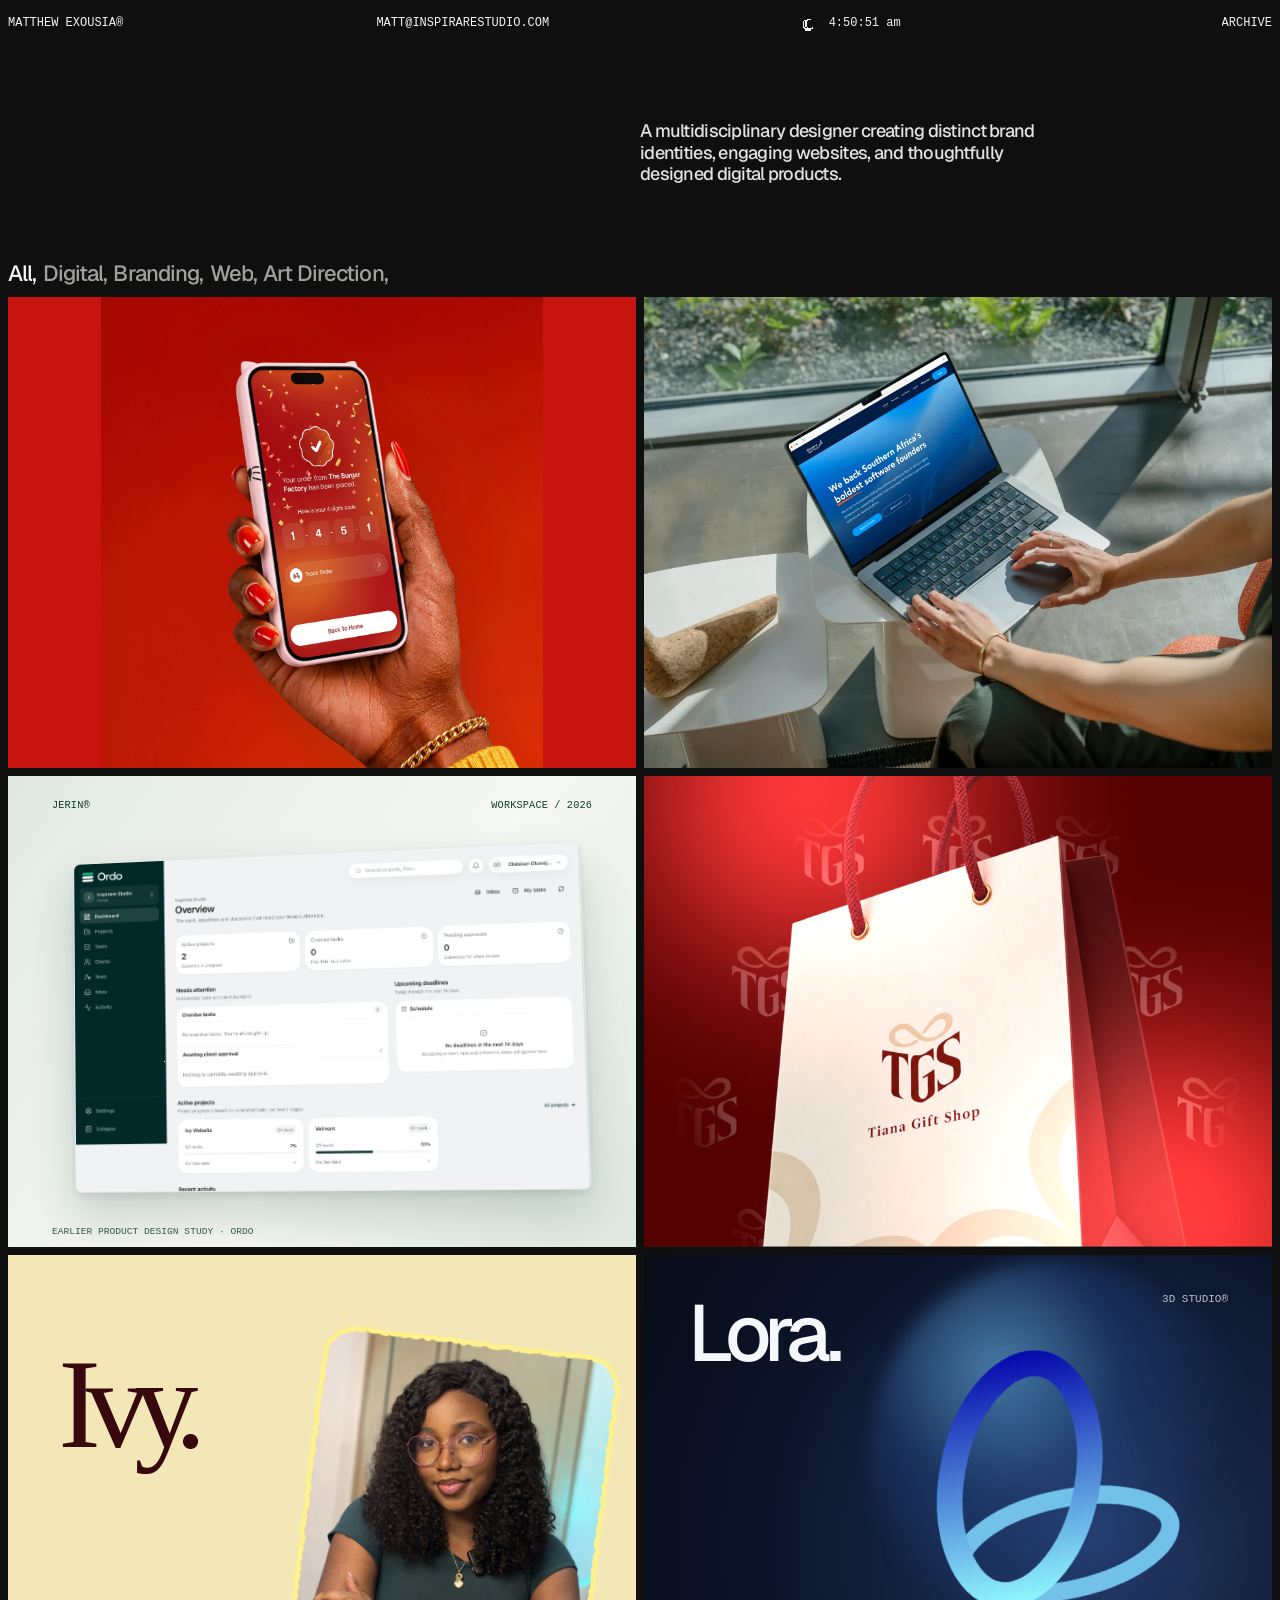
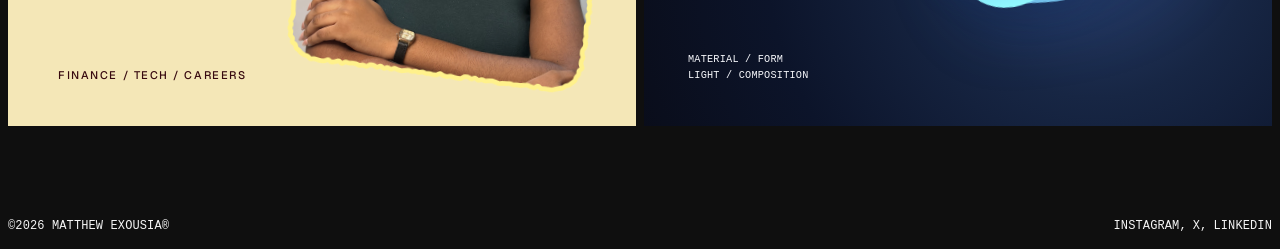
==== index.html @ 371f4410 "Use a single column for the mobile archive" ====
<!doctype html>
<html lang="en"><head><meta charset="utf-8">
<meta name="viewport" content="width=device-width,initial-scale=1">
<meta name="theme-color" content="#0f0f0f">
<meta name="description" content="A multidisciplinary designer creating distinct brand identities, engaging websites, and thoughtfully designed digital products.">
<meta property="og:image" content="https://theexousiamatt.com/media/botswana.webp">
<meta name="twitter:card" content="summary_large_image">
<meta property="og:type" content="website">
<meta property="og:title" content="Matthew Exousia® — Selected Work">
<meta property="og:description" content="A multidisciplinary designer creating distinct brand identities, engaging websites, and thoughtfully designed digital products.">

<link rel="canonical" href="https://theexousiamatt.com/">
<link rel="icon" type="image/svg+xml" href="/assets/favicon.svg">
<link rel="stylesheet" href="/assets/site.css?v=20261120i">
<title>Matthew Exousia® — Selected Work</title></head>
<body>
<a class="skip-link" href="#main-content">Skip to content</a>
<div class="shell" id="shell"><header class="site-header" aria-label="Site header">
<a class="wordmark underline-link" href="/" aria-label="Matthew Exousia, homepage">MATTHEW EXOUSIA®</a>
<a href="mailto:matt@inspirarestudio.com" class="header-mail underline-link">MATT@INSPIRARESTUDIO.COM</a>
<time id="clock" class="clock" aria-label="Current local time"></time>
<div class="top-right"><a href="/archive/" class="small-action nav-archive underline-link">ARCHIVE</a><button type="button" class="small-action" id="menu-trigger" hidden aria-controls="navigation" aria-expanded="false">MENU <span data-icon="menu" aria-hidden="true"></span></button></div>
</header>
<div id="app"><main class="fallback-content" id="main-content" tabindex="-1"><h1>A multidisciplinary designer creating distinct brand identities, engaging websites, and thoughtfully designed digital products.</h1><ul><li><a href="/projects/eatly/">Eatly</a></li><li><a href="/projects/botswana-tech-fund/">Botswana Tech Fund</a></li><li><a href="/projects/jerin/">Jerin</a></li><li><a href="/projects/tiana-gift-shop/">Tiana Gift Shop</a></li><li><a href="/projects/ivy/">Ivy</a></li><li><a href="/projects/lora/">Lora</a></li></ul></main></div>
<footer class="site-footer"><p>©2026 MATTHEW EXOUSIA®</p><div class="footer-right"><div class="socials"><a class="underline-link" href="https://www.instagram.com/theexousiamatt/" target="_blank" rel="noopener noreferrer">INSTAGRAM,</a><a class="underline-link" href="https://x.com/theexousiamatt" target="_blank" rel="noopener noreferrer">X,</a><a class="underline-link" href="https://www.linkedin.com/in/theexousiamatt/" target="_blank" rel="noopener noreferrer">LINKEDIN</a></div></div></footer>
</div>
<nav class="nav-overlay" id="navigation" inert aria-label="Site menu" aria-hidden="true">
<div class="overlay-main"><a href="/">WORK</a><a href="/archive/">ARCHIVE</a><a href="https://inspirarestudio.com/" target="_blank" rel="noopener noreferrer">STUDIO <span data-icon="external" aria-hidden="true"></span></a><a href="mailto:matt@inspirarestudio.com">CONTACT <span data-icon="external" aria-hidden="true"></span></a></div>
<div class="overlay-bottom"><button class="theme-switch" id="theme-toggle" type="button">APPEARANCE: <span id="theme-value">DARK</span></button><span>© 2026</span></div></nav>
<script src="/content/projects.js?v=20261120c" defer></script>
<script src="/assets/site.js?v=20261120i" defer></script>
</body></html>
---- assets/site.css ----
@import url('https://fonts.googleapis.com/css2?family=Geist:wght@400..650&family=PT+Mono&display=swap');
:root{--bg:#0f0f0f;--fg:#f5f5f5;--intro-ink:#e1e1e1;--muted:#a0a09c;--line:#373737;--card:#242424;--inset:clamp(16px,2.22vw,40px);--font:'Geist',Arial,sans-serif;--mono:'PT Mono',monospace;color-scheme:dark}

*{box-sizing:border-box}
html{scroll-behavior:smooth;scroll-padding-top:56px}
body{margin:0;background:var(--bg);color:var(--fg);font-family:var(--font);font-size:13px;font-weight:500;-webkit-font-smoothing:antialiased;transition:background .35s,color .35s}
html:has(body.locked){overflow:hidden;overscroll-behavior:none}
button,a{font:inherit;color:inherit}
button{border:0;cursor:pointer}
a{text-decoration:none}
button:focus-visible,a:focus-visible{outline:1px solid currentColor;outline-offset:3px}
img{display:block;max-width:100%}
::selection{background:#f0ae62;color:#151515}
.shell{padding-inline:var(--inset)}
.skip-link{position:absolute;left:12px;top:-70px;z-index:300;padding:12px 16px;background:var(--fg);color:var(--bg)}
.skip-link:focus{top:8px}
header.site-header{display:grid;grid-template-columns:1.25fr 1fr .7fr 1fr;gap:22px;align-items:start;position:sticky;top:0;z-index:10;padding:24px 0 0;min-height:79px;font-size:11px;font-weight:650;line-height:1.2;text-transform:uppercase}
.clock{text-transform:none}
.site-header::before{content:"";position:absolute;inset:0 -8px;z-index:-1;background:var(--bg);pointer-events:none}
@media(max-width:620px){.site-header::before{inset-inline:-16px}}
.wordmark{display:inline-block;white-space:nowrap;width:max-content;letter-spacing:-.025em}
.header-mail{white-space:nowrap}
.clock{color:var(--muted)}
.top-right{display:flex;justify-content:space-between;gap:20px}
.small-action{padding:0;background:none;font-size:11px;font-weight:650;line-height:1.2;text-transform:uppercase}
.underline-link{background-image:linear-gradient(currentColor,currentColor);background-repeat:no-repeat;background-position:0 100%;background-size:0 1px;transition:background-size .22s}
.underline-link:hover{background-size:100% 1px}

.cover{position:absolute;inset:0;background:#272823;color:#fff;overflow:hidden;display:flex;align-items:center;justify-content:center;transition:transform .7s cubic-bezier(.22,1,.36,1)}

.cover img{height:100%;width:100%;object-fit:cover}
.cover[data-cover=website] img{object-fit:contain;background:#e0ece2}
.cover .cover-title{font-size:clamp(50px,9vw,150px);font-weight:500;letter-spacing:-.08em;line-height:.9;max-width:90%;text-align:center;overflow-wrap:anywhere}
.cover-kicker{position:absolute;left:6%;top:7%;right:6%;text-transform:uppercase;font-size:11px;font-weight:600;letter-spacing:.05em;display:flex;justify-content:space-between;gap:10px}
.cover-statement{position:absolute;right:6%;bottom:7%;text-transform:uppercase;font-size:10px;letter-spacing:.025em;max-width:48%;text-align:right;line-height:1.35}
.cover-jerin{background:#e9e6dd;color:#242520}
.cover-tiana{background:#561b23;color:#e9d9c4}
.cover-ivy{background:#d7b1b9;color:#4b1c2e}
.cover-lora{background:radial-gradient(circle at 70% 80%,#2b477f,#0a101a 65%);color:#e7eafa}
.cover-ogastv{background:#dadcd4;color:#232823}
.cover-inspirare{background:#dddcd4;color:#1e231d}
.cover-marcel{background:#27272a;color:#ddd8d0}
.cover-botswana-tech-fund{background:#c1d8bd;color:#223929}
.cover-eatly{background:#f1e1c9;color:#55230f}

.no-results{padding:70px 0;color:var(--muted);text-align:center}

.site-footer{display:grid;grid-template-columns:1fr 1fr;gap:20px;padding:20px 0 32px;font-size:11px;font-weight:600;letter-spacing:.01em;text-transform:uppercase}
.site-footer p{margin:0}
.footer-right{display:flex;justify-content:space-between;align-items:start;gap:20px}
.socials{display:flex;flex-wrap:wrap;gap:9px}
.location{white-space:nowrap;color:var(--muted)}

.archive-tile{position:relative;aspect-ratio:4/3;break-inside:avoid;margin-bottom:8px;overflow:hidden;background:var(--card);min-width:0;display:block}
.archive-tile:nth-child(4n+2){aspect-ratio:5/4}
.archive-tile:nth-child(4n+3){aspect-ratio:4/5}
.archive-tile .cover-title{font-size:clamp(36px,5.9vw,100px)}
.archive-tile:after{content:"";position:absolute;inset:0;background:linear-gradient(180deg,transparent 50%,rgba(0,0,0,.62));opacity:0;transition:opacity .25s}
.archive-tile:hover:after,.archive-tile:focus-visible:after{opacity:1}
.archive-info{position:absolute;z-index:2;bottom:15px;left:18px;right:18px;display:flex;align-items:end;justify-content:space-between;color:#fff;opacity:0;transition:opacity .25s}
.archive-tile:hover .archive-info,.archive-tile:focus-visible .archive-info{opacity:1}
.archive-info strong{font-size:16px;font-weight:600}
.archive-info span{font-size:10px;text-transform:uppercase}

.theme-switch{background:none;padding:0;text-transform:uppercase}

@keyframes enter{from{transform:translateY(9px)}to{transform:translateY(0)}}
.reveal{animation:enter .45s cubic-bezier(.22,1,.36,1) both}
@media(max-width:1000px){header.site-header{grid-template-columns:1fr 1fr 1fr}.clock{display:none}}
@media(max-width:760px){.archive-tile .cover-title{font-size:8vw}}
@media(max-width:620px){.shell{padding-inline:16px}header.site-header{grid-template-columns:1fr auto;min-height:64px;padding-top:20px}.header-mail,.clock,.nav-archive{display:none}.top-right{justify-content:end}.cover-title{font-size:clamp(70px,16vw,140px)!important}.archive-tile .cover-title{font-size:clamp(32px,7vw,70px)!important}.archive-info{opacity:1;left:10px;right:10px;bottom:10px}.archive-tile:after{opacity:.64}.archive-info strong{font-size:12px}.archive-info span{font-size:9px}.site-footer{grid-template-columns:1fr;gap:27px;padding-bottom:30px}.footer-right{flex-wrap:wrap}}
@media(prefers-reduced-motion:reduce){html{scroll-behavior:auto}*,*:before,*:after{animation-duration:0s!important;transition-duration:0s!important}.reveal{opacity:1;transform:none}}

/* Reference-led continuation: scale the next project cover into place as it enters. */
.next-project .cover{transform:scale(calc(1.1 - var(--reveal, 1) * .1));transition:transform .18s linear}
.next-project .next-title{transform:translateY(calc((1 - var(--reveal, 1)) * 12px));transition:opacity .12s linear,transform .12s linear}
@media(prefers-reduced-motion:reduce){
.next-project .cover,.next-project .next-title{transform:none;opacity:1}
}

/* Shared desktop navigation and route spacing. */

@media (min-width:621px){
  .shell{padding-inline:8px}
  header.site-header{
    padding:8px 8px 0;
    min-height:32px;
    grid-template-columns:30% 34% minmax(0,1fr) auto;
    gap:0;
    align-items:start
  }
  header.site-header .wordmark,header.site-header .header-mail,
  header.site-header .clock,header.site-header .small-action{
    font-size:10px;line-height:14px;letter-spacing:-.015em
  }
  header.site-header .clock{display:inline;font-weight:500;color:var(--fg)}
  header.site-header .top-right{justify-content:flex-end;gap:16px}

  .site-footer{grid-template-columns:41.5% 1fr;padding:16px 8px 24px}
  .footer-right{justify-content:space-between}
}

@media (max-width:620px){
  header.site-header .top-right{justify-content:flex-end;gap:16px}
  .site-footer{margin-top:0}
  
}

/* Shared typography, motion and project artwork. */
:root[data-theme=light]{--bg:#fff;--fg:#111;--muted:#666662;--filter-muted:#a0a09c;--intro-ink:#212121;--line:#dedede;--card:#f3f3f3;color-scheme:light}
header.site-header,.site-footer,.header-theme-toggle{font-family:var(--mono);font-weight:400}
header.site-header a,header.site-header button,.site-footer a{font-weight:400}

.roll-link{background-image:none!important;text-decoration:none}
.roll-window{display:inline-block;height:1.22em;line-height:1.22em;overflow:hidden;vertical-align:top}
.roll-track{display:flex;flex-direction:column;transition:transform .42s cubic-bezier(.22,1,.36,1);}
.roll-copy{display:block;white-space:nowrap;height:1.22em;line-height:1.22em}
.roll-link:hover .roll-track,.roll-link:focus-visible .roll-track{transform:translateY(-50%)}
.header-theme-toggle svg{width:16px;height:16px;display:block}
.cover[data-cover="portrait"]{background:#f4e7b7;color:#37090f}
.cover-ivy .ivy-portrait{position:absolute;right:3.5%;bottom:-5%;height:102%;width:51%;display:flex;align-items:end;justify-content:center;transform:rotate(3deg)}
.cover-ivy .ivy-portrait img{height:100%;width:100%;object-fit:contain}
.cover-ivy .ivy-type{position:absolute;left:8%;top:18%;font-family:Georgia,serif;font-size:clamp(70px,10vw,170px);font-weight:400;letter-spacing:-.12em;line-height:1}
.cover-ivy .ivy-caption{position:absolute;left:8%;bottom:9%;font-size:clamp(10px,.86vw,13px);letter-spacing:.14em;text-transform:uppercase;max-width:38%;line-height:1.5}
.cover-jerin[data-cover="product"]{background:#eff0ed;color:#073a2f}
.jerin-interface{position:absolute;inset:14% 7% 10%;box-shadow:0 20px 60px rgba(13,50,32,.19);border:1px solid rgba(13,45,37,.1);overflow:hidden;background:#fff;border-radius:5px}
.jerin-interface img{width:100%;height:100%;object-fit:contain;background:#eff0ed}
.jerin-overline{position:absolute;top:5%;left:7%;right:7%;font-family:var(--mono);font-size:clamp(9px,.8vw,12px);color:#143d31;letter-spacing:.015em;display:flex;justify-content:space-between}
.jerin-footnote{position:absolute;bottom:2%;left:7%;font-family:var(--mono);font-size:clamp(9px,.75vw,11px);color:#31594e}
.cover-lora[data-cover="studio"]{background:radial-gradient(circle at 61% 58%,#27365a 0%,#131b2f 34%,#090b16 77%);color:#f6f7fb;isolation:isolate}
.lora-ambient{position:absolute;width:60%;aspect-ratio:1;right:4%;top:1%;border-radius:50%;background:radial-gradient(circle at 34% 29%,rgba(116,202,255,.54),rgba(37,79,150,.32) 34%,rgba(7,18,46,.1) 67%,transparent 74%);filter:blur(9px)}
.lora-mark{position:absolute;z-index:1;right:15%;top:15%;height:68%;width:39%;display:flex;align-items:center;justify-content:center;transform:rotate(-10deg);filter:drop-shadow(5px 23px 30px rgba(65,116,255,.3))}
.lora-mark img{object-fit:contain;height:100%;width:100%}
.lora-head{position:absolute;left:7%;top:8%;font-weight:500;font-size:clamp(47px,6.2vw,96px);line-height:1;letter-spacing:-.08em}
.lora-sub{position:absolute;bottom:9%;left:7%;font-family:var(--mono);font-size:clamp(10px,.8vw,13px);line-height:1.6;text-transform:uppercase;letter-spacing:.02em}
.lora-badge{position:absolute;right:7%;top:8%;font-family:var(--mono);font-size:11px;opacity:.73}

.cover[data-cover=website] img{object-fit:contain}
.cover[data-cover=photo] img{object-fit:cover}
@media(min-width:621px){
  header.site-header{
    height:32px;min-height:32px;padding:8px 8px 0;
    grid-template-columns:30% 34% minmax(0,1fr) auto;
    align-items:start;gap:0;
  }
  header.site-header .wordmark,header.site-header .header-mail,
  header.site-header .clock,header.site-header .small-action{
    font-family:var(--mono);font-weight:400;font-size:12px;line-height:15.6px;letter-spacing:0;
  }
  .site-footer{display:grid;grid-template-columns:41.48% 34.5% minmax(0,1fr);gap:0;
     min-height:46.4px;padding:16px;align-items:start;margin-inline:-8px;
     font-family:var(--mono);font-size:12px;line-height:14.4px;font-weight:400}
  .site-footer p{font-size:12px;font-weight:400}
  .footer-right{display:contents}
  .site-footer .socials{grid-column:2;display:flex;gap:6px}
  .site-footer .location{grid-column:3;text-align:right;font-size:12px;color:var(--fg)}
  
}
@media(min-width:621px) and (max-width:900px){
  header.site-header{grid-template-columns:29% 34% minmax(0,1fr) auto}
  header.site-header .wordmark,header.site-header .header-mail,
  header.site-header .clock,header.site-header .small-action{font-size:10.5px}
}
@media(max-width:620px){
  header.site-header{font-family:var(--mono);font-size:11px}
  header.site-header .wordmark,header.site-header .small-action{font-family:var(--mono);font-size:11px}
  .site-footer{font-family:var(--mono);font-size:10px;line-height:1.4}
  .site-footer .footer-right{display:flex}
  .site-footer .location{font-size:10px}
  .cover-ivy .ivy-type{font-size:clamp(82px,22vw,140px)}
  .cover-lora .lora-head{font-size:clamp(75px,18vw,110px)}
  .cover-ivy .ivy-portrait{right:1%;width:53%}
  .jerin-footnote{font-size:10px}
  
}
@media(prefers-reduced-motion:reduce){
  .roll-track,.project-tile .cover{transition:none!important;transform:none!important}
  .roll-link:hover .roll-track,.roll-link:focus-visible .roll-track{transform:none!important}
}

/* Project-specific cover treatments. */
.cover-eatly[data-cover="photo"]{background:#c7140e}

.cover-tiana[data-cover="photo"]{background:#680b10}
.cover-tiana[data-cover="photo"] img{object-fit:cover;object-position:center center}
.cover-jerin[data-cover="product"]{background:linear-gradient(125deg,#e2e9e3,#f6f8f3 56%,#dfe9e2)}
.cover-jerin .jerin-interface{
  inset:16% 9% 12%;border-radius:7px;
  box-shadow:0 24px 48px rgba(11,54,38,.19),0 4px 8px rgba(11,54,38,.09);
  transform:perspective(1050px) rotateY(-7deg) rotateX(3deg) rotate(-1.5deg);
  transform-origin:center;
}
.cover-jerin .jerin-interface img{object-fit:cover;object-position:left top}
.cover-lora[data-cover="studio"]{
  background:radial-gradient(circle at 72% 61%,#283e6b 0%,#172644 29%,#0c142a 62%,#090b16 100%)
}
.cover-lora .lora-mark{filter:drop-shadow(0 24px 28px rgba(28,70,144,.31))}

@media(min-width:621px){
  .site-header .wordmark,.site-header .header-mail{min-width:0}
}
@media(min-width:621px) and (max-width:860px){
  header.site-header{grid-template-columns:max-content minmax(0,1fr) auto;gap:14px}
  header.site-header .header-mail{display:none}
  header.site-header .header-appearance{justify-self:center}
  header.site-header .top-right{justify-self:end}
}
@media(max-width:620px){
  .cover-eatly[data-cover="photo"] img{object-fit:contain}
  .cover-jerin .jerin-interface{inset:18% 10% 13%;transform:perspective(800px) rotateY(-4deg) rotate(-1deg)}

  .footer-right{flex-direction:column;align-items:flex-start;gap:12px}
  .site-footer .socials{row-gap:7px}

}
@media(max-width:360px){
  header.site-header .wordmark,header.site-header .small-action{font-size:10px}

}
@media(hover:none){
  .archive-tile .archive-info{opacity:1}

  .archive-tile:after{opacity:.43}

}
@media(prefers-reduced-motion:reduce){

}

/* Compact introduction and image-led project gallery. */
.hero{min-height:204px;display:grid;grid-template-columns:repeat(2,minmax(0,1fr));align-items:start;padding:72px 0 52px}
.hero-intro{grid-column:2;max-width:400px;margin:0;color:var(--intro-ink,var(--fg));font-size:18px;font-weight:500;line-height:1.2;letter-spacing:-.04em}
.filterbar{padding:6px 0 8px}
.filters{display:flex;flex-wrap:wrap;gap:2px 6px}
.filter{padding:2px 0;min-height:28px;background:none;font-size:22px;line-height:1.2;letter-spacing:-.04em;color:var(--filter-muted,var(--muted))}
.filter::after{content:","}
.filter.selected,.filter:hover{color:var(--fg)}

.work-grid{display:grid;grid-template-columns:repeat(2,minmax(0,1fr));gap:8px}
.project-tile{display:block;min-width:0}
.tile-media{display:block;position:relative;aspect-ratio:4/3;overflow:hidden;background:var(--card)}
.tile-label{display:flex;justify-content:space-between;align-items:baseline;gap:8px 12px;padding:9px 0 1px}
.tile-name{display:block;font-size:clamp(15px,1.55vw,22px);font-weight:500;letter-spacing:-.045em}
.tile-type{display:block;flex:none;text-align:right;margin-left:auto;font:11px/1.4 var(--mono);color:var(--muted);text-transform:uppercase}
@media (hover:hover) and (min-width:621px){
  .project-tile{position:relative}
  .project-tile .cover{transition:filter 320ms ease}
  .project-tile .tile-label{position:absolute;inset:16px auto auto 16px;max-width:calc(100% - 32px);padding:7px 10px;border:1px solid #ffffff29;border-radius:3px;background:#141414b8;color:#fff;pointer-events:none;opacity:0;transform:translateY(12px);transition:opacity 220ms ease,transform 320ms cubic-bezier(.22,1,.36,1)}
  .project-tile .tile-name{font-size:14px;line-height:1.4;letter-spacing:-.02em}
  .project-tile .tile-type{display:none}
  .project-tile:is(:hover,:focus-visible) .cover{filter:brightness(.9)}
  .project-tile:is(:hover,:focus-visible) .tile-label{opacity:1;transform:none}
}
@media(prefers-reduced-motion:reduce){
  .project-tile .tile-label{transform:none}
}
.pixel-icon{display:inline-block;width:1em;height:1em;flex:none;vertical-align:-.14em}

.sr-only{position:absolute;width:1px;height:1px;overflow:hidden;clip-path:inset(50%);white-space:nowrap}
.project-tile:focus-visible{outline:2px solid #c99353;outline-offset:3px}
.cover-eatly[data-cover="photo"] img{object-fit:contain;background:#c7140e}
body:has(.hero) .site-footer{margin-top:clamp(46px,6vw,88px)}
.header-appearance{display:flex;align-items:center;gap:7px}
.header-theme-toggle{display:grid;place-items:center;background:none;padding:0;width:28px;height:28px;min-width:28px;min-height:28px}
.archive-info{gap:6px}
.archive-info strong{min-width:0;overflow-wrap:break-word}
.archive-info span{flex-shrink:0;text-align:right}
.fallback-content{min-height:55vh;padding:clamp(40px,8vw,104px) 0}
.fallback-content ul{padding-inline-start:18px;line-height:2}
.fallback-content a{text-decoration:underline;text-underline-offset:.2em}
@media (min-width:621px){
  #menu-trigger{display:none}
  header.site-header{grid-template-columns:29fr 33fr 25fr 13fr;align-items:center;gap:14px;padding:8px 0;min-height:48px;height:auto}
  .site-footer{margin-inline:0;padding-inline:0;grid-template-columns:1fr auto;gap:18px}
}
@media (min-width:621px) and (max-width:860px){
  header.site-header{grid-template-columns:minmax(0,1fr) auto auto}
}
@media (max-width:620px){
  .header-appearance{display:flex}
  header.site-header{grid-template-columns:minmax(0,1fr) auto auto;gap:12px;align-items:center;padding:8px 0;min-height:48px}
  .small-action{min-height:28px}
  .hero{min-height:170px;display:block;padding:44px 0 43px}
  .hero,.filterbar,.work-grid{margin-inline:-8px}
  .hero-intro{max-width:280px}
  .filter{font-size:clamp(16px,4.9vw,20px)}

  .work-grid{grid-template-columns:1fr}
  .tile-media{aspect-ratio:4/3}

  .archive-info{flex-wrap:wrap}
  .archive-info span{text-align:left}
}
@media (max-height:450px){

}

[hidden]{display:none!important}
@media(prefers-reduced-motion:reduce){.reveal{animation:none}.next-progress{display:none}}

/* The archive uses a compact title and a variable-density masonry gallery. */
.archive-page{min-height:70vh;padding:156px 0 64px}
.archive-head{display:flex;align-items:center;justify-content:space-between;gap:16px;margin-bottom:8px}
.archive-head h1{margin:0;color:var(--intro-ink,var(--fg));font-size:24px;font-weight:500;line-height:1.4;letter-spacing:-.04em}
.archive-density{position:relative;display:inline-flex;align-items:center;gap:6px;font:12px var(--mono);color:var(--muted)}
.archive-density select{appearance:none;min-height:30px;padding:0 18px 0 4px;background:var(--bg);color:var(--fg);border:0;font:inherit;cursor:pointer}
.archive-density::after{content:"";position:absolute;right:3px;width:10px;height:6px;background:currentColor;pointer-events:none;clip-path:polygon(0 0,20% 0,20% 33%,40% 33%,40% 66%,60% 66%,60% 33%,80% 33%,80% 0,100% 0,100% 33%,80% 33%,80% 66%,60% 66%,60% 100%,40% 100%,40% 66%,20% 66%,20% 33%,0 33%)}
.archive-density select:focus-visible{outline:1px solid currentColor;outline-offset:2px}
.archive-grid{columns:var(--archive-columns,3);column-gap:8px}
@media (max-width:620px){
  .archive-page{margin-inline:-8px;padding-top:40px}
  .archive-density{display:none}
  .archive-grid{columns:1}
}

/* Case studies share the same editorial rhythm, from the introduction to the next project. */
.case-page{max-width:1440px;margin-inline:auto;padding:clamp(36px,6vw,88px) 0 clamp(20px,4vw,56px)}
.case-inner{width:min(100%,1120px);margin-inline:auto}
.case-heading{display:grid;grid-template-columns:minmax(0,1.1fr) minmax(0,1fr);align-items:start;gap:clamp(16px,2.6vw,38px);padding-bottom:clamp(24px,3.5vw,48px)}
.case-heading h1{margin:0;font-size:clamp(40px,5.6vw,82px);font-weight:500;line-height:.99;letter-spacing:-.072em;overflow-wrap:break-word}
.headline-overview{margin:0;font-size:clamp(17px,1.65vw,24px);line-height:1.35;letter-spacing:-.035em;color:var(--intro-ink,var(--fg));max-width:43ch}
.case-facts{grid-column:1/-1;display:flex;flex-wrap:wrap;gap:14px 32px;border-top:1px solid var(--line);padding-top:14px;margin:0}
.case-facts dt,.case-story h2,.story-note h2,.next-overline{font:11px/1.4 var(--mono);text-transform:uppercase}
.case-facts dt{color:var(--muted);margin-bottom:5px}
.case-facts dd{margin:0;font-size:13px;line-height:1.5}
.case-website{justify-self:start;font:12px/1.4 var(--mono);text-decoration:underline;text-underline-offset:4px}
.case-cover{position:relative;width:100%;aspect-ratio:16/9;max-height:640px;overflow:hidden;background:var(--card)}
.case-story,.story-note{display:grid;grid-template-columns:repeat(2,minmax(0,1fr));gap:clamp(20px,5vw,76px);padding-block:clamp(28px,5vw,72px);border-top:1px solid var(--line)}
.case-cover .cover[data-cover="website"] img,.next-project .cover[data-cover="website"] img{object-fit:cover}
.case-cover+.case-story{border-top:0}
.case-story h2,.story-note h2{margin:0 0 10px;color:var(--muted)}
.case-story p,.story-note p{margin:0;font-size:clamp(15px,1.3vw,18px);line-height:1.6;max-width:60ch}
.story-note{display:block}
.media-sequence{display:grid;grid-template-columns:repeat(2,minmax(0,1fr));gap:clamp(12px,1.6vw,22px) 8px;margin:0 0 clamp(24px,4vw,52px)}
.media-frame{margin:0;min-width:0}
.media-frame.wide{grid-column:1/-1}
.media-image{width:100%;aspect-ratio:4/5;max-height:640px;overflow:hidden;background:var(--card)}
.media-frame.wide .media-image{width:100%;aspect-ratio:16/9}
.media-image img{width:100%;height:100%;object-fit:contain}
.media-frame figcaption{padding-top:8px;color:var(--muted);font:11px/1.5 var(--mono)}
.next-overline{display:flex;justify-content:space-between;gap:12px;padding-block:12px;border-top:1px solid var(--line);color:var(--muted)}
.next-project{display:block;position:relative;width:100%;aspect-ratio:16/7;max-height:480px;overflow:hidden;background:var(--card)}
.next-project::after{content:"";position:absolute;inset:0;background:linear-gradient(180deg,transparent 40%,rgba(0,0,0,.76));pointer-events:none}
.next-title{position:absolute;inset:auto clamp(16px,3vw,40px) clamp(16px,3vw,40px);display:flex;justify-content:space-between;align-items:end;gap:20px;color:#fff;z-index:2}
.next-title strong{font-size:clamp(30px,5vw,72px);line-height:1;letter-spacing:-.06em;font-weight:500;overflow-wrap:anywhere;min-width:0}
.next-title .pixel-icon{width:24px;height:24px}
.next-progress{position:absolute;z-index:3;inset:auto auto 0 0;width:0;height:2px;background:#fff}
@media (max-width:720px){
  .case-heading,.case-story{grid-template-columns:minmax(0,1fr)}
  .case-cover{aspect-ratio:6/5}
  .next-project{aspect-ratio:4/3}
}
@media (max-width:520px){
  .media-sequence{grid-template-columns:minmax(0,1fr)}
}

/* Keep a single wordmark in the pinned header while the mobile panel moves. */
:root{--mobile-header-height:48px}
.nav-overlay{position:fixed;inset:var(--mobile-header-height) 0 0;z-index:9;display:flex;flex-direction:column;overflow:auto;overscroll-behavior:contain;padding:clamp(28px,8vh,72px) 16px 24px;background:var(--bg);visibility:hidden;pointer-events:none;opacity:0;transform:translateY(-8px);transition:opacity 300ms ease,transform 340ms cubic-bezier(.22,1,.36,1),visibility 0s linear 340ms}
.nav-overlay.open{visibility:visible;pointer-events:auto;opacity:1;transform:none;transition-delay:0s}
.overlay-main{display:grid;gap:clamp(4px,1.6vh,12px);margin:auto 0}
.overlay-main a{justify-self:start;font-size:clamp(38px,10vw,68px);font-weight:500;line-height:1.05;letter-spacing:-.075em;opacity:0;transform:translateY(-10px);transition:opacity 170ms ease,transform 260ms cubic-bezier(.22,1,.36,1)}
.nav-overlay.open .overlay-main a{opacity:1;transform:none;transition-duration:270ms,350ms;transition-delay:var(--menu-delay,50ms)}
.overlay-main a:nth-child(2){--menu-delay:80ms}
.overlay-main a:nth-child(3){--menu-delay:110ms}
.overlay-main a:nth-child(4){--menu-delay:140ms}
.overlay-main .pixel-icon{width:.48em;height:.48em}
.overlay-bottom{display:flex;justify-content:space-between;align-items:center;gap:12px;margin-top:28px;font:11px var(--mono);opacity:0;transition:opacity 180ms ease}
.nav-overlay.open .overlay-bottom{opacity:1;transition-delay:140ms}
@media (max-width:620px){
  header.site-header{min-height:var(--mobile-header-height)}
  #menu-trigger{min-width:8ch;text-align:right}
}
@media (max-height:480px){
  .nav-overlay{padding-block:18px}
  .overlay-main a{font-size:clamp(28px,9vh,48px)}
  .overlay-bottom{margin-top:16px}
}
@media(prefers-reduced-motion:reduce){
  .nav-overlay,.overlay-main a,.overlay-bottom{transform:none;transition:none!important}
}
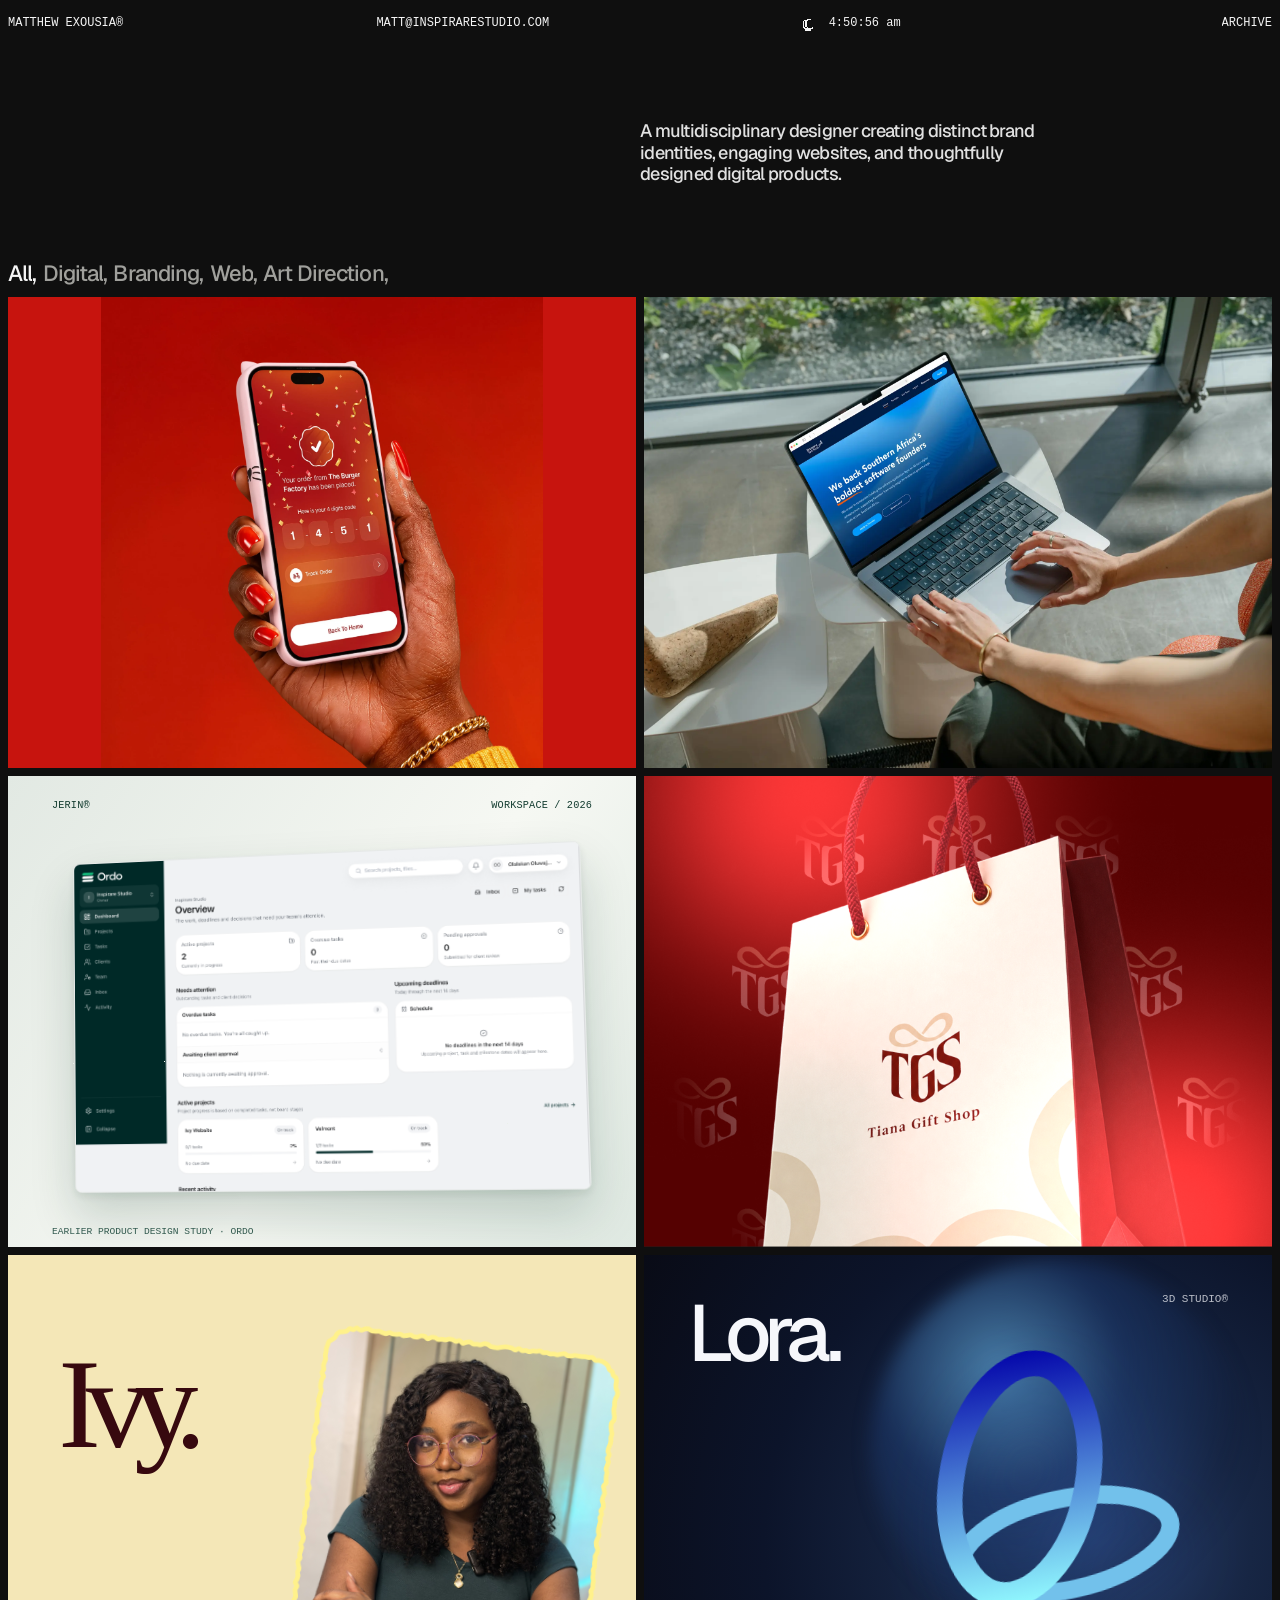
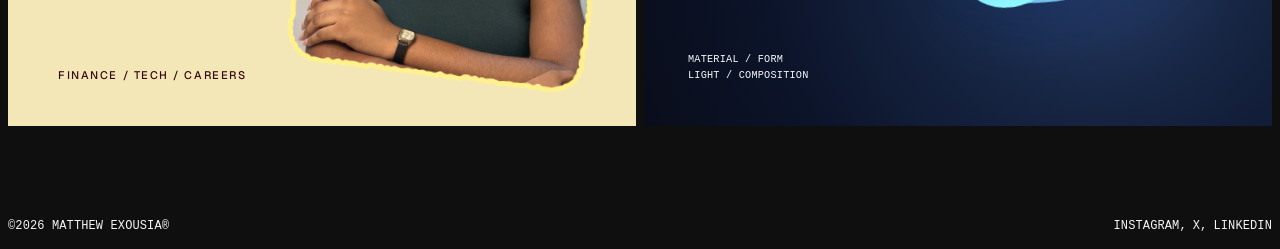
==== commit e9737bb5: "Refine mobile menu spacing and introduce destination pages with staggered motion" ====
--- a/index.html
+++ b/index.html
@@ -11,8 +11,8 @@
 
 <link rel="canonical" href="https://theexousiamatt.com/">
 <link rel="icon" type="image/svg+xml" href="/assets/favicon.svg">
-<link rel="stylesheet" href="/assets/site.css?v=20261120i">
-<title>Matthew Exousia® — Selected Work</title></head>
+<link rel="stylesheet" href="/assets/site.css?v=20261120j">
+<title>Matthew Exousia® — Selected Work</title><script src="/content/projects.js?v=20261120c" defer></script><script src="/assets/site.js?v=20261120j" defer></script></head>
 <body>
 <a class="skip-link" href="#main-content">Skip to content</a>
 <div class="shell" id="shell"><header class="site-header" aria-label="Site header">
@@ -27,6 +27,5 @@
 <nav class="nav-overlay" id="navigation" inert aria-label="Site menu" aria-hidden="true">
 <div class="overlay-main"><a href="/">WORK</a><a href="/archive/">ARCHIVE</a><a href="https://inspirarestudio.com/" target="_blank" rel="noopener noreferrer">STUDIO <span data-icon="external" aria-hidden="true"></span></a><a href="mailto:matt@inspirarestudio.com">CONTACT <span data-icon="external" aria-hidden="true"></span></a></div>
 <div class="overlay-bottom"><button class="theme-switch" id="theme-toggle" type="button">APPEARANCE: <span id="theme-value">DARK</span></button><span>© 2026</span></div></nav>
-<script src="/content/projects.js?v=20261120c" defer></script>
-<script src="/assets/site.js?v=20261120i" defer></script>
+
 </body></html>
--- a/assets/site.css
+++ b/assets/site.css
@@ -356,11 +356,11 @@
 
 /* Keep a single wordmark in the pinned header while the mobile panel moves. */
 :root{--mobile-header-height:48px}
-.nav-overlay{position:fixed;inset:var(--mobile-header-height) 0 0;z-index:9;display:flex;flex-direction:column;overflow:auto;overscroll-behavior:contain;padding:clamp(28px,8vh,72px) 16px 24px;background:var(--bg);visibility:hidden;pointer-events:none;opacity:0;transform:translateY(-8px);transition:opacity 300ms ease,transform 340ms cubic-bezier(.22,1,.36,1),visibility 0s linear 340ms}
+.nav-overlay{position:fixed;inset:var(--mobile-header-height) 0 0;z-index:9;display:flex;flex-direction:column;overflow:auto;overscroll-behavior:contain;padding:clamp(24px,5vh,48px) 16px 24px;background:var(--bg);visibility:hidden;pointer-events:none;opacity:0;transform:translateY(-8px);transition:opacity 300ms ease,transform 340ms cubic-bezier(.22,1,.36,1),visibility 0s linear 340ms}
 .nav-overlay.open{visibility:visible;pointer-events:auto;opacity:1;transform:none;transition-delay:0s}
-.overlay-main{display:grid;gap:clamp(4px,1.6vh,12px);margin:auto 0}
-.overlay-main a{justify-self:start;font-size:clamp(38px,10vw,68px);font-weight:500;line-height:1.05;letter-spacing:-.075em;opacity:0;transform:translateY(-10px);transition:opacity 170ms ease,transform 260ms cubic-bezier(.22,1,.36,1)}
-.nav-overlay.open .overlay-main a{opacity:1;transform:none;transition-duration:270ms,350ms;transition-delay:var(--menu-delay,50ms)}
+.overlay-main{display:grid;gap:clamp(8px,1.5vh,14px);margin:0 0 auto}
+.overlay-main a{justify-self:start;font-size:clamp(44px,13vw,76px);font-weight:500;line-height:1.05;letter-spacing:-.075em;opacity:0;transform:translateY(14px);transition:opacity 165ms ease-in,transform 210ms ease-in;transition-delay:calc(140ms - var(--menu-delay,50ms))}
+.nav-overlay.open .overlay-main a{opacity:1;transform:none;transition-duration:330ms,470ms;transition-delay:var(--menu-delay,50ms)}
 .overlay-main a:nth-child(2){--menu-delay:80ms}
 .overlay-main a:nth-child(3){--menu-delay:110ms}
 .overlay-main a:nth-child(4){--menu-delay:140ms}
@@ -379,3 +379,14 @@
 @media(prefers-reduced-motion:reduce){
   .nav-overlay,.overlay-main a,.overlay-bottom{transform:none;transition:none!important}
 }
+
+@keyframes page-arrive {
+  from { opacity: 0; transform: translateY(9px); }
+  to { opacity: 1; transform: translateY(0); }
+}
+@media (prefers-reduced-motion: no-preference) {
+  #app main:not(.fallback-content) > *, .error-content {
+    animation: page-arrive 380ms cubic-bezier(.22,.75,.25,1) backwards;
+  }
+  #app main:not(.fallback-content) > :nth-child(n+2) { animation-delay: 45ms; }
+}
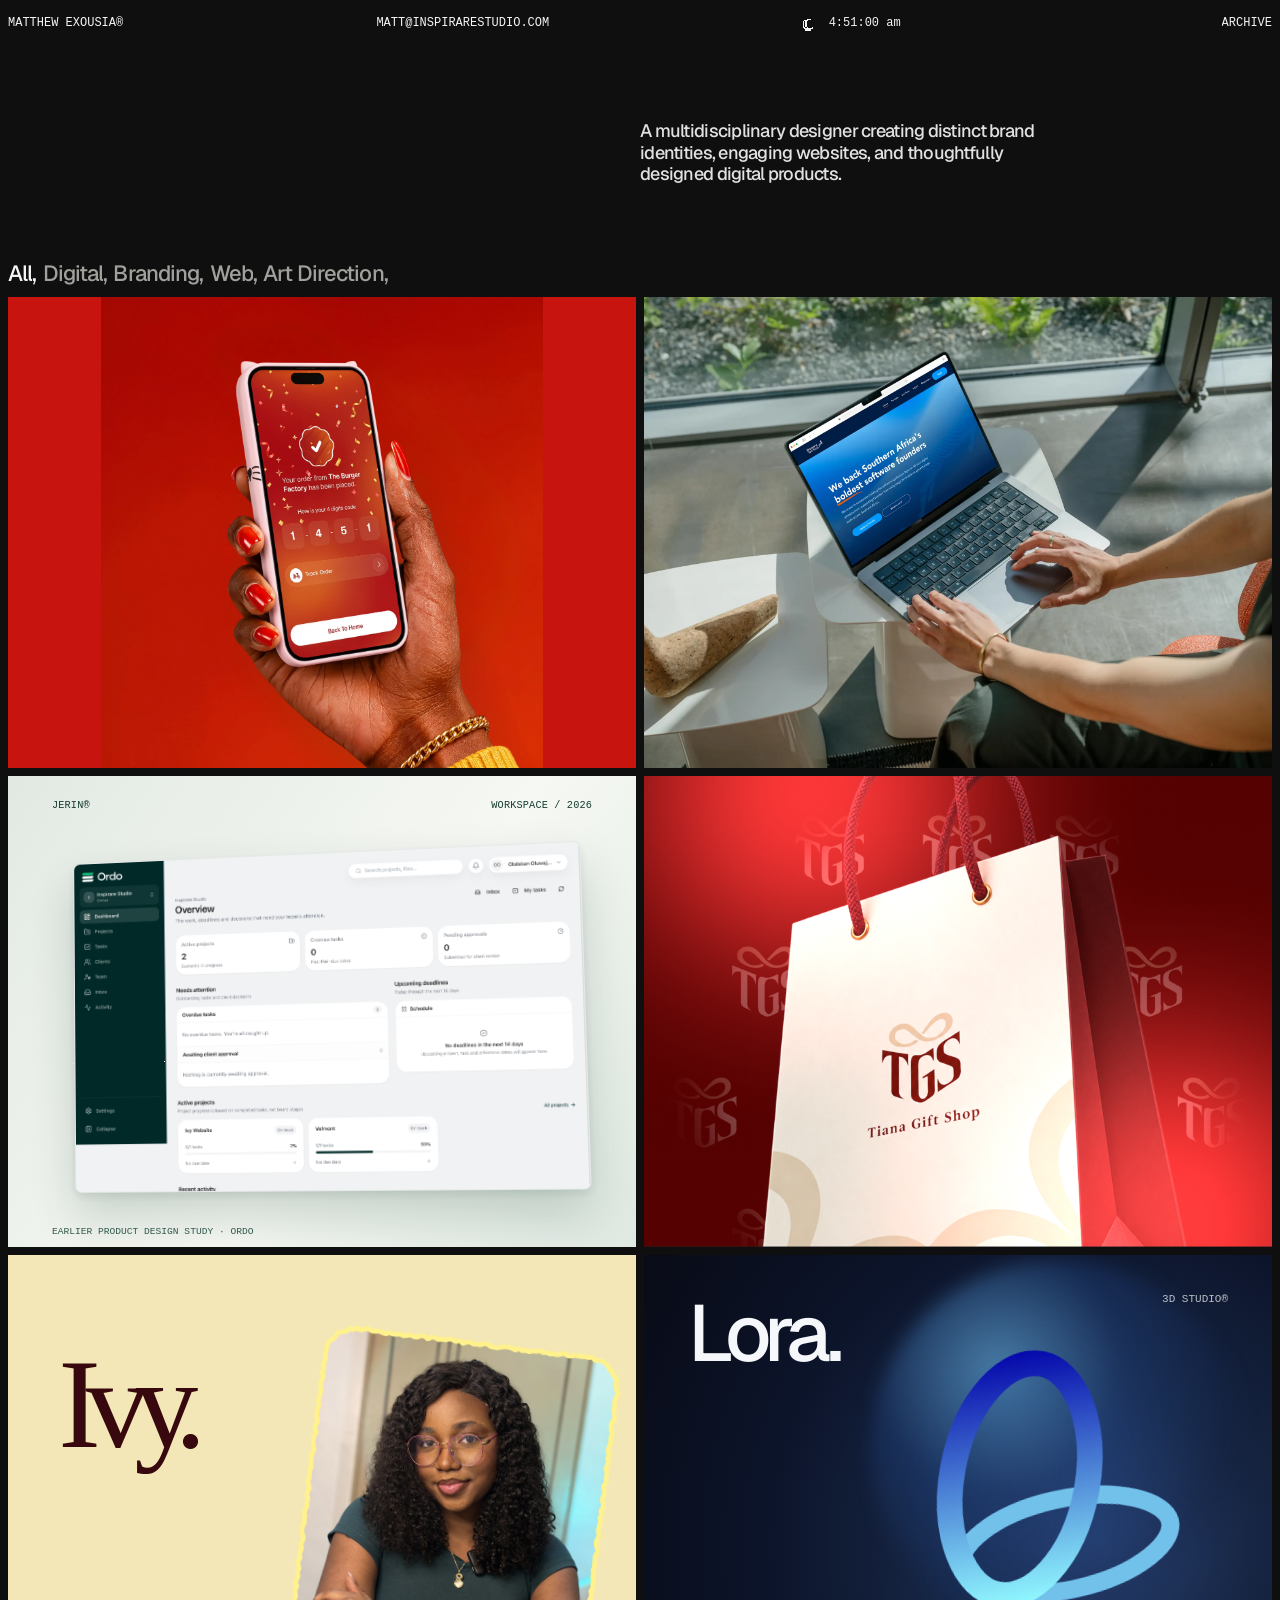
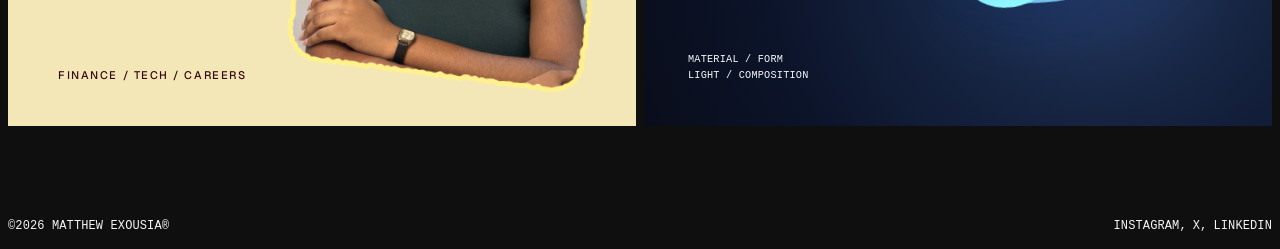
==== commit 7879a970: "Compare reference hover frames and validate color treatment" ====
--- a/index.html
+++ b/index.html
@@ -11,8 +11,9 @@
 
 <link rel="canonical" href="https://theexousiamatt.com/">
 <link rel="icon" type="image/svg+xml" href="/assets/favicon.svg">
+<script>try{document.documentElement.dataset.theme=localStorage.getItem('matt-portfolio-theme')==='light'?'light':'dark'}catch(e){}</script>
 <link rel="stylesheet" href="/assets/site.css?v=20261120j">
-<title>Matthew Exousia® — Selected Work</title><script src="/content/projects.js?v=20261120c" defer></script><script src="/assets/site.js?v=20261120j" defer></script></head>
+<title>Matthew Exousia® — Selected Work</title><script src="/content/projects.js?v=20261120c" defer></script><script src="/assets/site.js?v=20261120j" blocking="render" defer></script></head>
 <body>
 <a class="skip-link" href="#main-content">Skip to content</a>
 <div class="shell" id="shell"><header class="site-header" aria-label="Site header">
--- a/assets/site.css
+++ b/assets/site.css
@@ -245,8 +245,8 @@
 @media (hover:hover) and (min-width:621px){
   .project-tile{position:relative}
   .project-tile .cover{transition:filter 320ms ease}
-  .project-tile .tile-label{position:absolute;inset:16px auto auto 16px;max-width:calc(100% - 32px);padding:7px 10px;border:1px solid #ffffff29;border-radius:3px;background:#141414b8;color:#fff;pointer-events:none;opacity:0;transform:translateY(12px);transition:opacity 220ms ease,transform 320ms cubic-bezier(.22,1,.36,1)}
-  .project-tile .tile-name{font-size:14px;line-height:1.4;letter-spacing:-.02em}
+  .project-tile .tile-label{position:absolute;inset:16px auto auto 16px;max-width:calc(100% - 32px);padding:8px 12px;border:0;border-radius:2px;background:rgba(255,255,255,.15);backdrop-filter:blur(1px);color:rgba(255,255,255,.88);pointer-events:none;opacity:0;transform:translateY(12px);transition:opacity 220ms ease,transform 320ms cubic-bezier(.22,1,.36,1)}
+  .project-tile .tile-name{font-size:15px;line-height:1.4;letter-spacing:-.02em}
   .project-tile .tile-type{display:none}
   .project-tile:is(:hover,:focus-visible) .cover{filter:brightness(.9)}
   .project-tile:is(:hover,:focus-visible) .tile-label{opacity:1;transform:none}
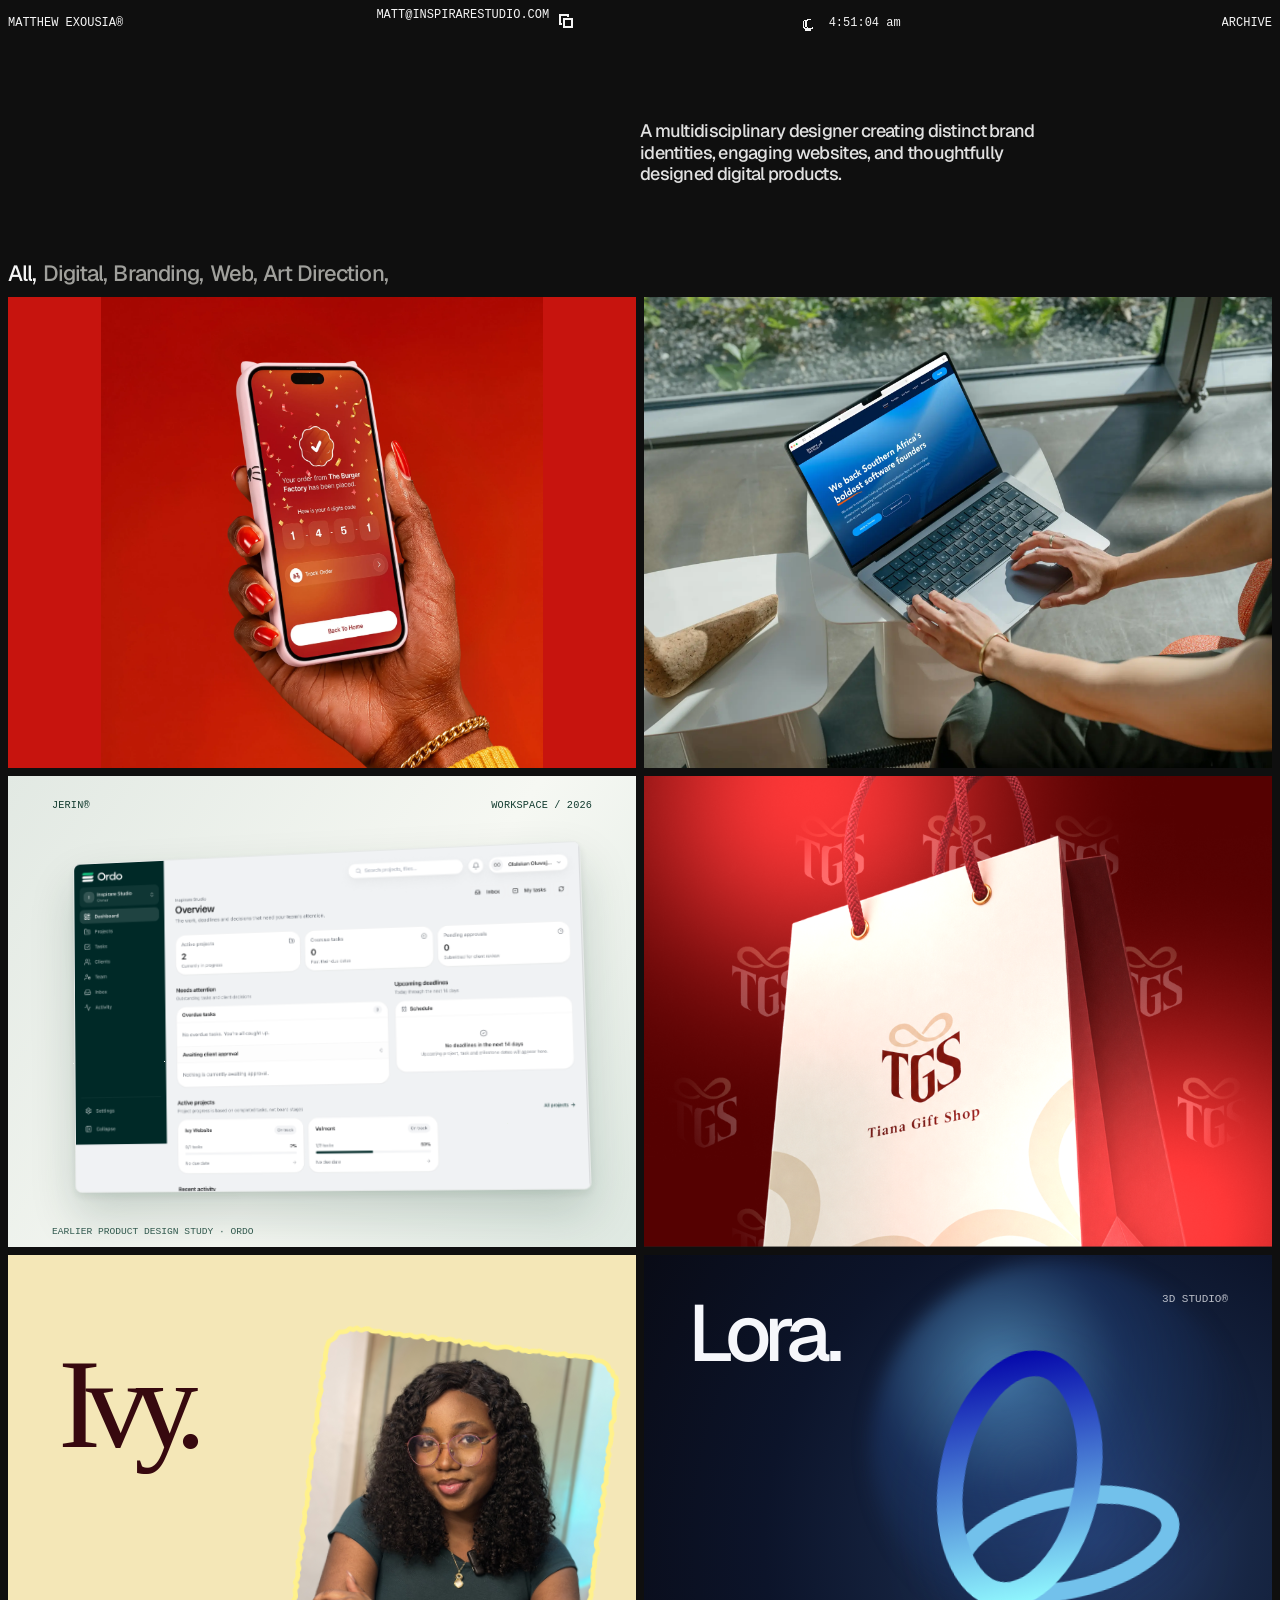
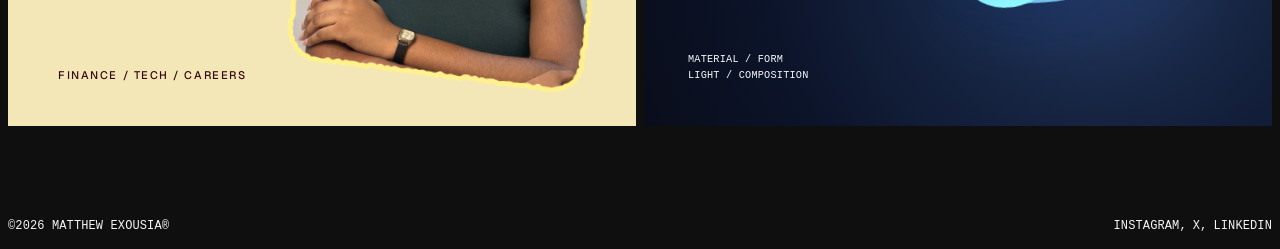
==== commit dd24e21b: "Add pixel copy controls for header email and mobile contact" ====
--- a/index.html
+++ b/index.html
@@ -13,7 +13,7 @@
 <link rel="icon" type="image/svg+xml" href="/assets/favicon.svg">
 <script>try{document.documentElement.dataset.theme=localStorage.getItem('matt-portfolio-theme')==='light'?'light':'dark'}catch(e){}</script>
 <link rel="stylesheet" href="/assets/site.css?v=20261120j">
-<title>Matthew Exousia® — Selected Work</title><script src="/content/projects.js?v=20261120c" defer></script><script src="/assets/site.js?v=20261120j" blocking="render" defer></script></head>
+<title>Matthew Exousia® — Selected Work</title><script src="/content/projects.js?v=20261120c" defer></script><script src="/assets/site.js?v=20261120k" blocking="render" defer></script></head>
 <body>
 <a class="skip-link" href="#main-content">Skip to content</a>
 <div class="shell" id="shell"><header class="site-header" aria-label="Site header">
--- a/assets/site.css
+++ b/assets/site.css
@@ -243,10 +243,10 @@
 .tile-name{display:block;font-size:clamp(15px,1.55vw,22px);font-weight:500;letter-spacing:-.045em}
 .tile-type{display:block;flex:none;text-align:right;margin-left:auto;font:11px/1.4 var(--mono);color:var(--muted);text-transform:uppercase}
 @media (hover:hover) and (min-width:621px){
-  .project-tile{position:relative}
+  .project-tile{position:relative;--tag-ease:linear(0,.191 6.4%,.353 12.8%,.483 19.2%,.589 25.6%,.675 32%,.747 38.4%,.805 44.8%,.853 51.2%,.893 57.6%,.924 64%,.949 70.4%,.968 76.8%,.983 83.2%,.993 89.6%,1)}
   .project-tile .cover{transition:filter 320ms ease}
-  .project-tile .tile-label{position:absolute;inset:16px auto auto 16px;max-width:calc(100% - 32px);padding:8px 12px;border:0;border-radius:2px;background:rgba(255,255,255,.15);backdrop-filter:blur(1px);color:rgba(255,255,255,.88);pointer-events:none;opacity:0;transform:translateY(12px);transition:opacity 220ms ease,transform 320ms cubic-bezier(.22,1,.36,1)}
-  .project-tile .tile-name{font-size:15px;line-height:1.4;letter-spacing:-.02em}
+  .project-tile .tile-label{position:absolute;inset:16px auto auto 16px;max-width:calc(100% - 32px);padding:8px 12px;border:0;border-radius:2px;background:rgba(255,255,255,.15);backdrop-filter:blur(1px);color:rgba(255,255,255,.88);pointer-events:none;opacity:0;transform:translateY(16px);transition:opacity 520ms var(--tag-ease),transform 520ms var(--tag-ease)}
+  .project-tile .tile-name{font-size:15px;font-weight:400;line-height:1.4;letter-spacing:-.04em}
   .project-tile .tile-type{display:none}
   .project-tile:is(:hover,:focus-visible) .cover{filter:brightness(.9)}
   .project-tile:is(:hover,:focus-visible) .tile-label{opacity:1;transform:none}
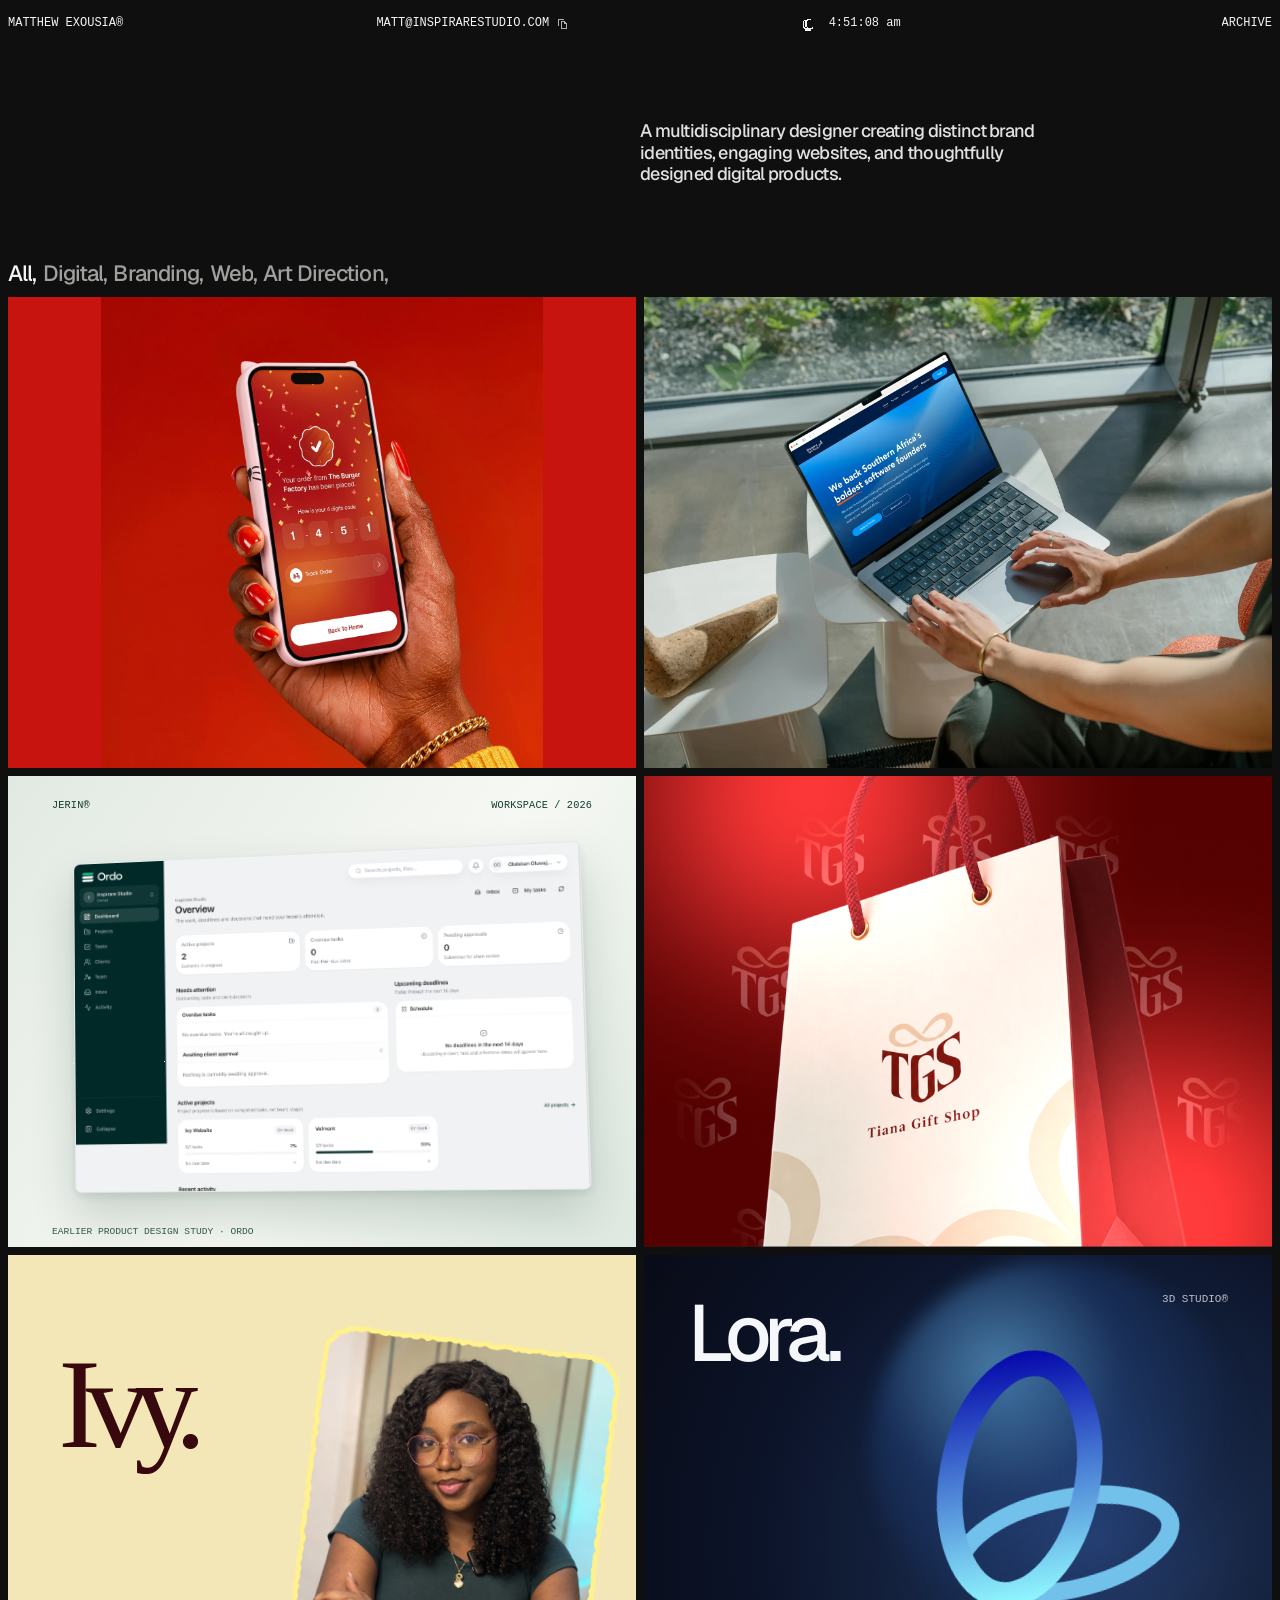
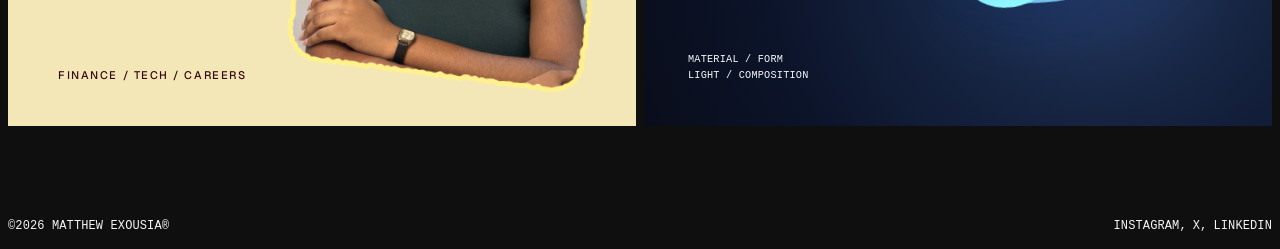
==== commit 8b2dde8c: "Align compact pixel copy glyph with email and animate stacked sheets" ====
--- a/index.html
+++ b/index.html
@@ -12,8 +12,8 @@
 <link rel="canonical" href="https://theexousiamatt.com/">
 <link rel="icon" type="image/svg+xml" href="/assets/favicon.svg">
 <script>try{document.documentElement.dataset.theme=localStorage.getItem('matt-portfolio-theme')==='light'?'light':'dark'}catch(e){}</script>
-<link rel="stylesheet" href="/assets/site.css?v=20261120j">
-<title>Matthew Exousia® — Selected Work</title><script src="/content/projects.js?v=20261120c" defer></script><script src="/assets/site.js?v=20261120k" blocking="render" defer></script></head>
+<link rel="stylesheet" href="/assets/site.css?v=20261120l">
+<title>Matthew Exousia® — Selected Work</title><script src="/content/projects.js?v=20261120c" defer></script><script src="/assets/site.js?v=20261120l" blocking="render" defer></script></head>
 <body>
 <a class="skip-link" href="#main-content">Skip to content</a>
 <div class="shell" id="shell"><header class="site-header" aria-label="Site header">
--- a/assets/site.css
+++ b/assets/site.css
@@ -390,3 +390,12 @@
   }
   #app main:not(.fallback-content) > :nth-child(n+2) { animation-delay: 45ms; }
 }
+
+.email-copy-row{display:inline-flex;align-items:center;gap:2px;vertical-align:middle}
+.copy-email{display:inline-grid;place-items:center;flex:none;width:24px;height:24px;padding:0;background:transparent;color:inherit;opacity:.7;transition:opacity 150ms}
+.copy-email svg{display:block;width:12px;height:12px;shape-rendering:crispEdges}
+.copy-email .front-sheet{transition:transform 150ms cubic-bezier(.2,.7,.3,1)}
+@media(hover:hover){.copy-email:hover{opacity:1}.copy-email:hover .front-sheet{transform:translate(1px,1px)}}
+.copy-email:focus-visible,.copy-email:active{opacity:1}
+@media(max-width:620px){.copy-email{width:36px;height:44px}.copy-email svg{width:14px;height:14px}}
+@media(prefers-reduced-motion:reduce){.copy-email,.copy-email .front-sheet{transition:none}.copy-email:hover .front-sheet{transform:none}}
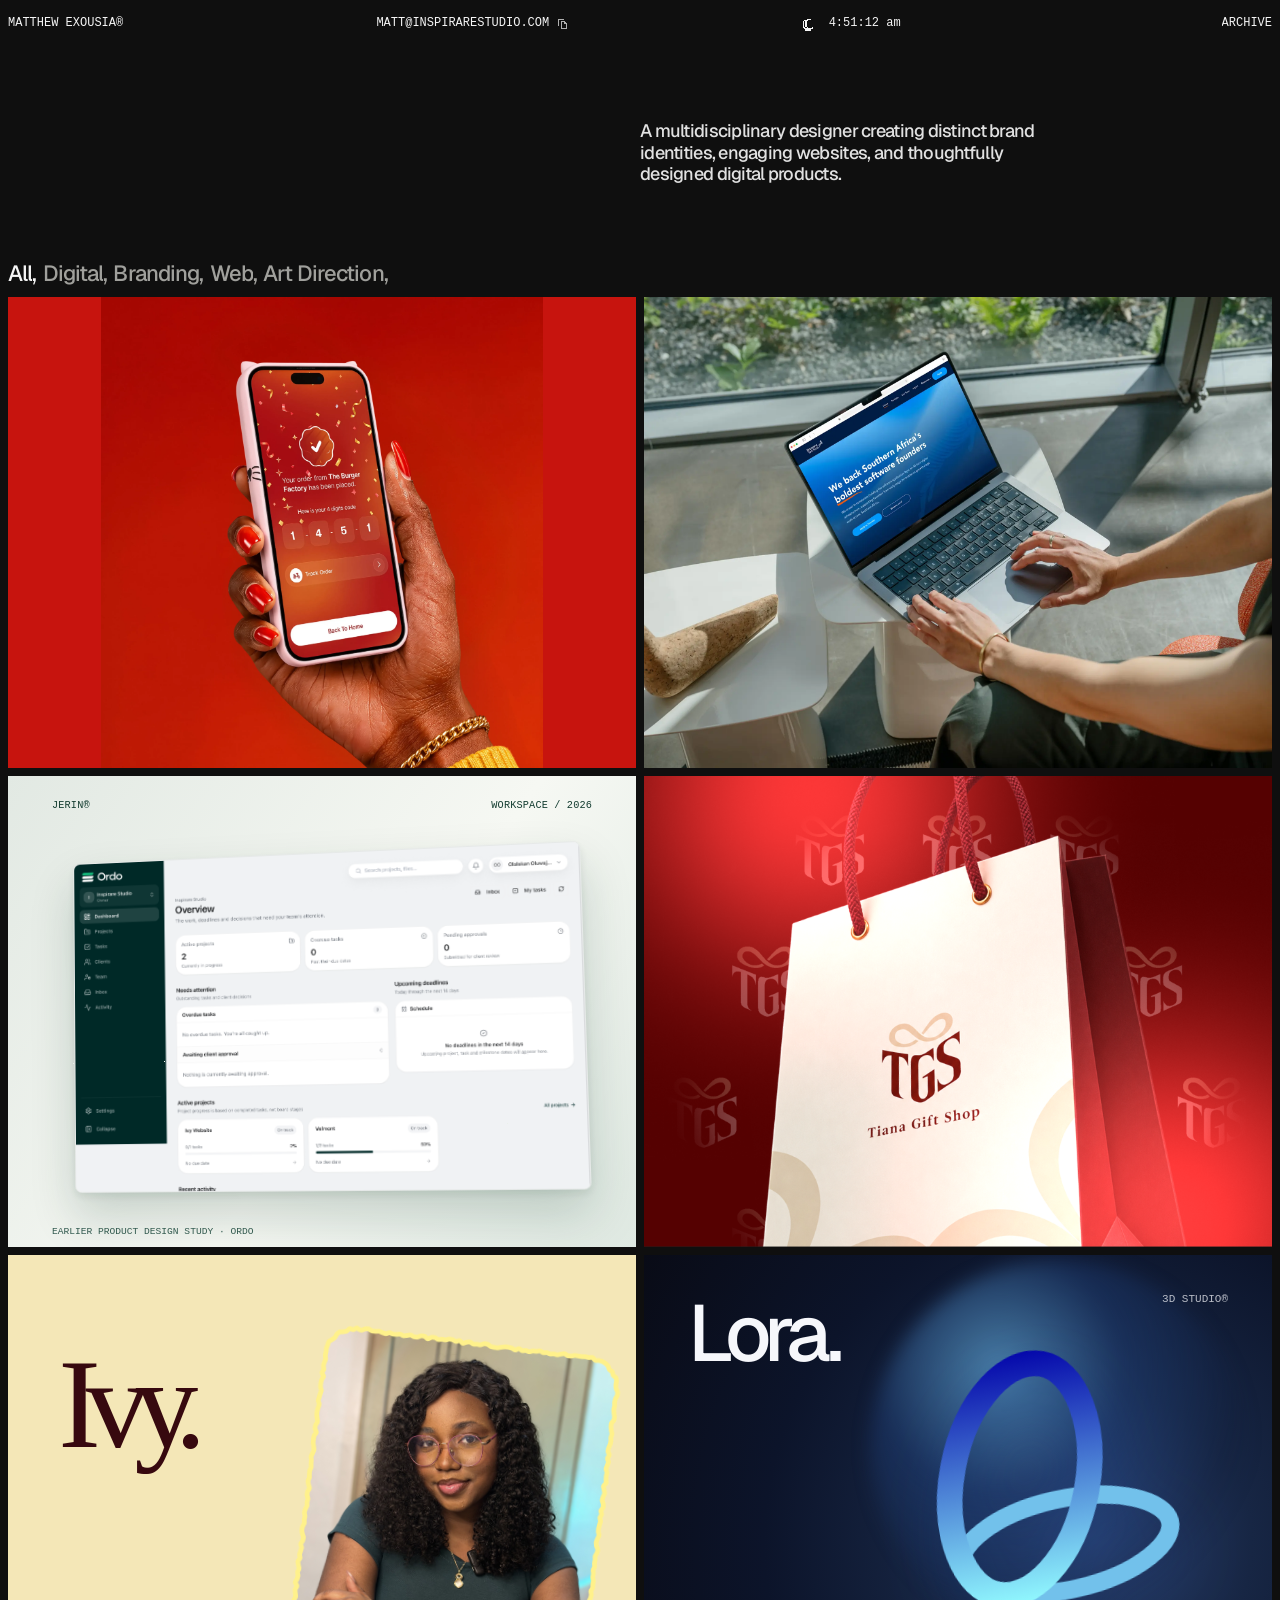
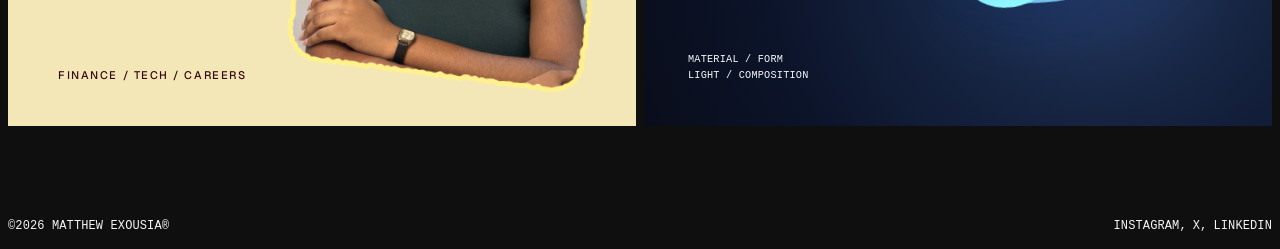
==== commit ec8c95ab: "Bump homepage stylesheet version for mobile gallery spacing" ====
--- a/index.html
+++ b/index.html
@@ -12,7 +12,7 @@
 <link rel="canonical" href="https://theexousiamatt.com/">
 <link rel="icon" type="image/svg+xml" href="/assets/favicon.svg">
 <script>try{document.documentElement.dataset.theme=localStorage.getItem('matt-portfolio-theme')==='light'?'light':'dark'}catch(e){}</script>
-<link rel="stylesheet" href="/assets/site.css?v=20261120l">
+<link rel="stylesheet" href="/assets/site.css?v=20261120m">
 <title>Matthew Exousia® — Selected Work</title><script src="/content/projects.js?v=20261120c" defer></script><script src="/assets/site.js?v=20261120l" blocking="render" defer></script></head>
 <body>
 <a class="skip-link" href="#main-content">Skip to content</a>
--- a/assets/site.css
+++ b/assets/site.css
@@ -285,8 +285,9 @@
   .hero-intro{max-width:280px}
   .filter{font-size:clamp(16px,4.9vw,20px)}
 
-  .work-grid{grid-template-columns:1fr}
+  .work-grid{grid-template-columns:1fr;row-gap:16px}
   .tile-media{aspect-ratio:4/3}
+  .tile-label{padding:8px 0 0}
 
   .archive-info{flex-wrap:wrap}
   .archive-info span{text-align:left}
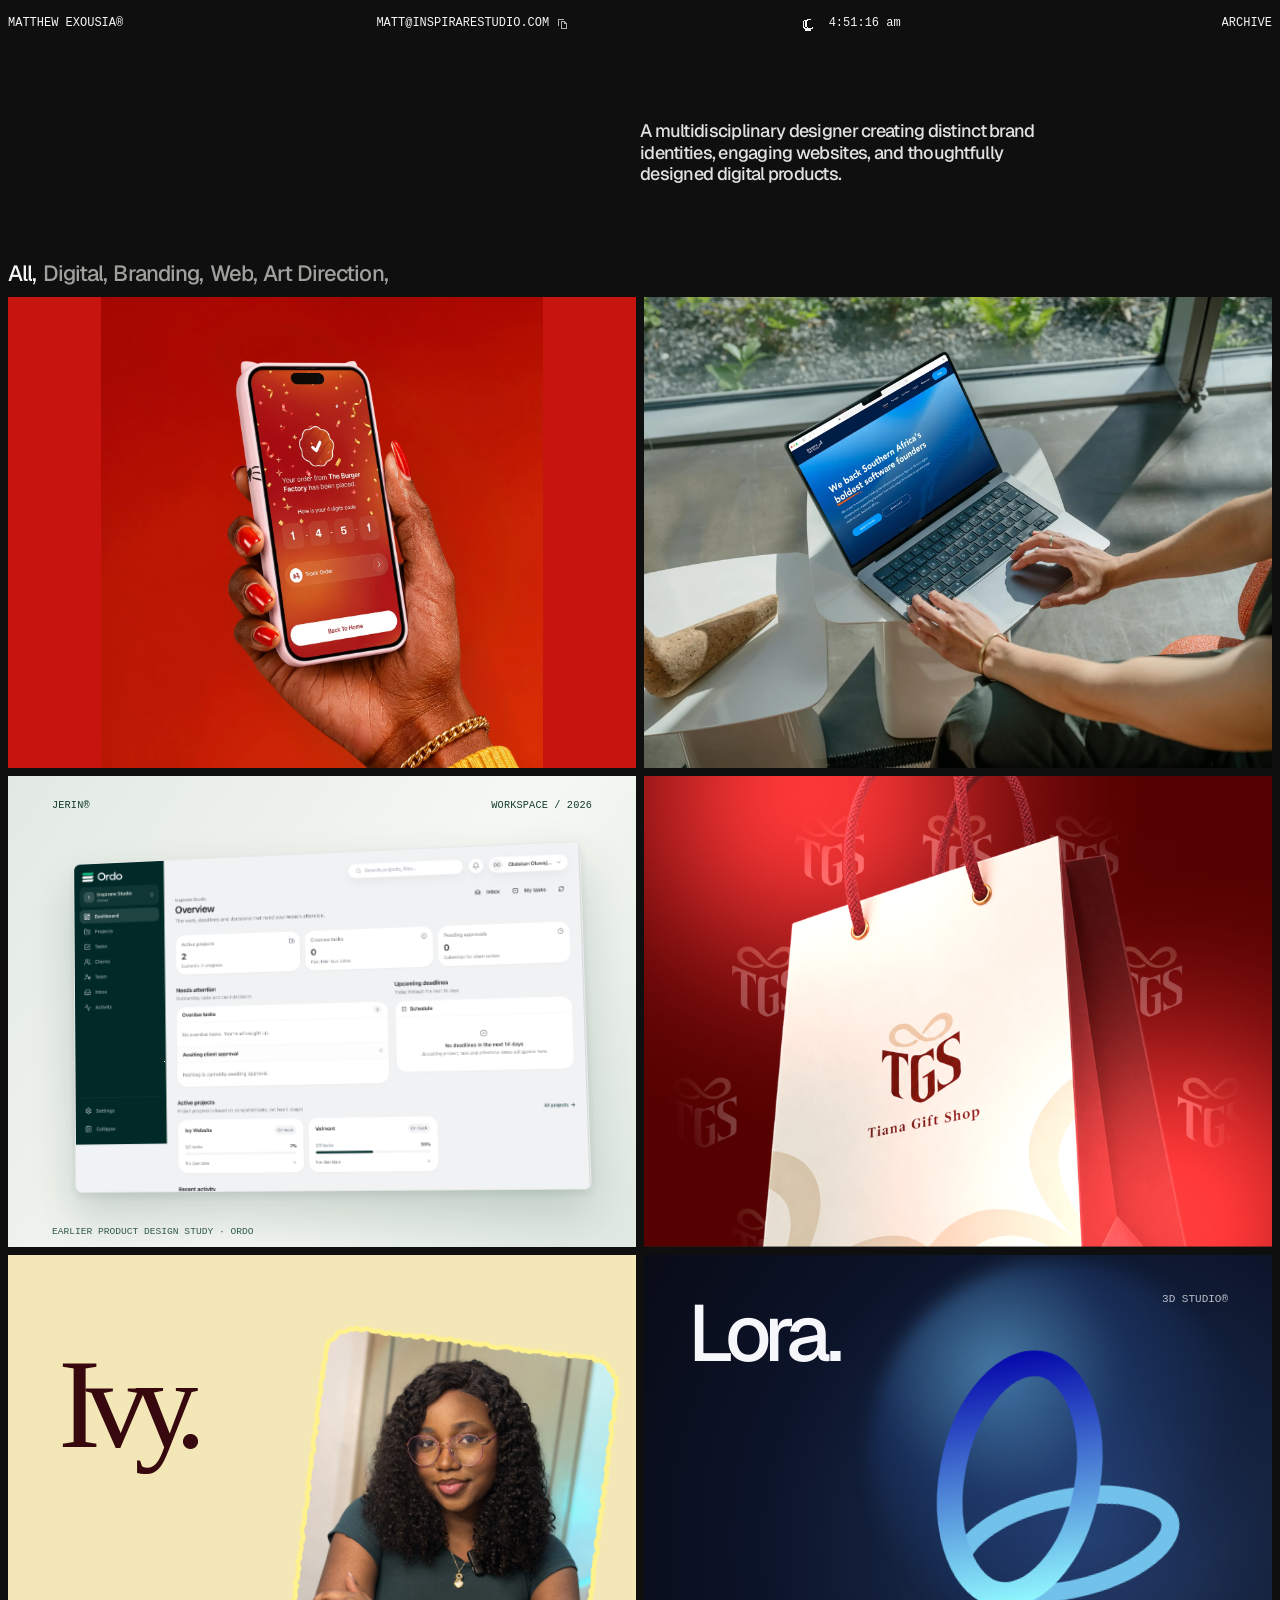
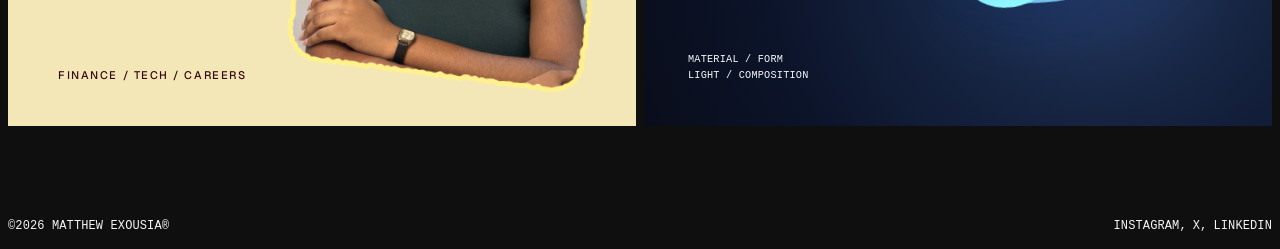
==== commit 27289c4b: "Show compact copy tooltip above the email control" ====
--- a/index.html
+++ b/index.html
@@ -12,8 +12,8 @@
 <link rel="canonical" href="https://theexousiamatt.com/">
 <link rel="icon" type="image/svg+xml" href="/assets/favicon.svg">
 <script>try{document.documentElement.dataset.theme=localStorage.getItem('matt-portfolio-theme')==='light'?'light':'dark'}catch(e){}</script>
-<link rel="stylesheet" href="/assets/site.css?v=20261120m">
-<title>Matthew Exousia® — Selected Work</title><script src="/content/projects.js?v=20261120c" defer></script><script src="/assets/site.js?v=20261120l" blocking="render" defer></script></head>
+<link rel="stylesheet" href="/assets/site.css?v=20261122tip">
+<title>Matthew Exousia® — Selected Work</title><script src="/content/projects.js?v=20261120c" defer></script><script src="/assets/site.js?v=20261122tip" blocking="render" defer></script></head>
 <body>
 <a class="skip-link" href="#main-content">Skip to content</a>
 <div class="shell" id="shell"><header class="site-header" aria-label="Site header">
--- a/assets/site.css
+++ b/assets/site.css
@@ -400,3 +400,11 @@
 .copy-email:focus-visible,.copy-email:active{opacity:1}
 @media(max-width:620px){.copy-email{width:36px;height:44px}.copy-email svg{width:14px;height:14px}}
 @media(prefers-reduced-motion:reduce){.copy-email,.copy-email .front-sheet{transition:none}.copy-email:hover .front-sheet{transform:none}}
+
+.copy-email{position:relative;opacity:1}
+.copy-email svg{opacity:.7}
+.copy-email:is(:hover,:focus-visible) svg{opacity:1}
+.copy-email::after{content:attr(data-tip);position:absolute;bottom:100%;left:50%;transform:translateX(-50%);padding:3px 9px;border-radius:99px;background:#222;color:#fff;font:500 11px/14px var(--font);letter-spacing:normal;white-space:nowrap;pointer-events:none;opacity:0;visibility:hidden;transition:opacity 120ms;z-index:2}
+.copy-email:focus-visible::after{opacity:1;visibility:visible}
+@media(hover:hover){.copy-email:hover::after{opacity:1;visibility:visible}}
+header.site-header:has(.copy-email:is(:hover,:focus-visible)) .copy-email::after{bottom:auto;top:var(--copy-tip-top,0px);position:fixed;left:var(--copy-tip-x);z-index:20}
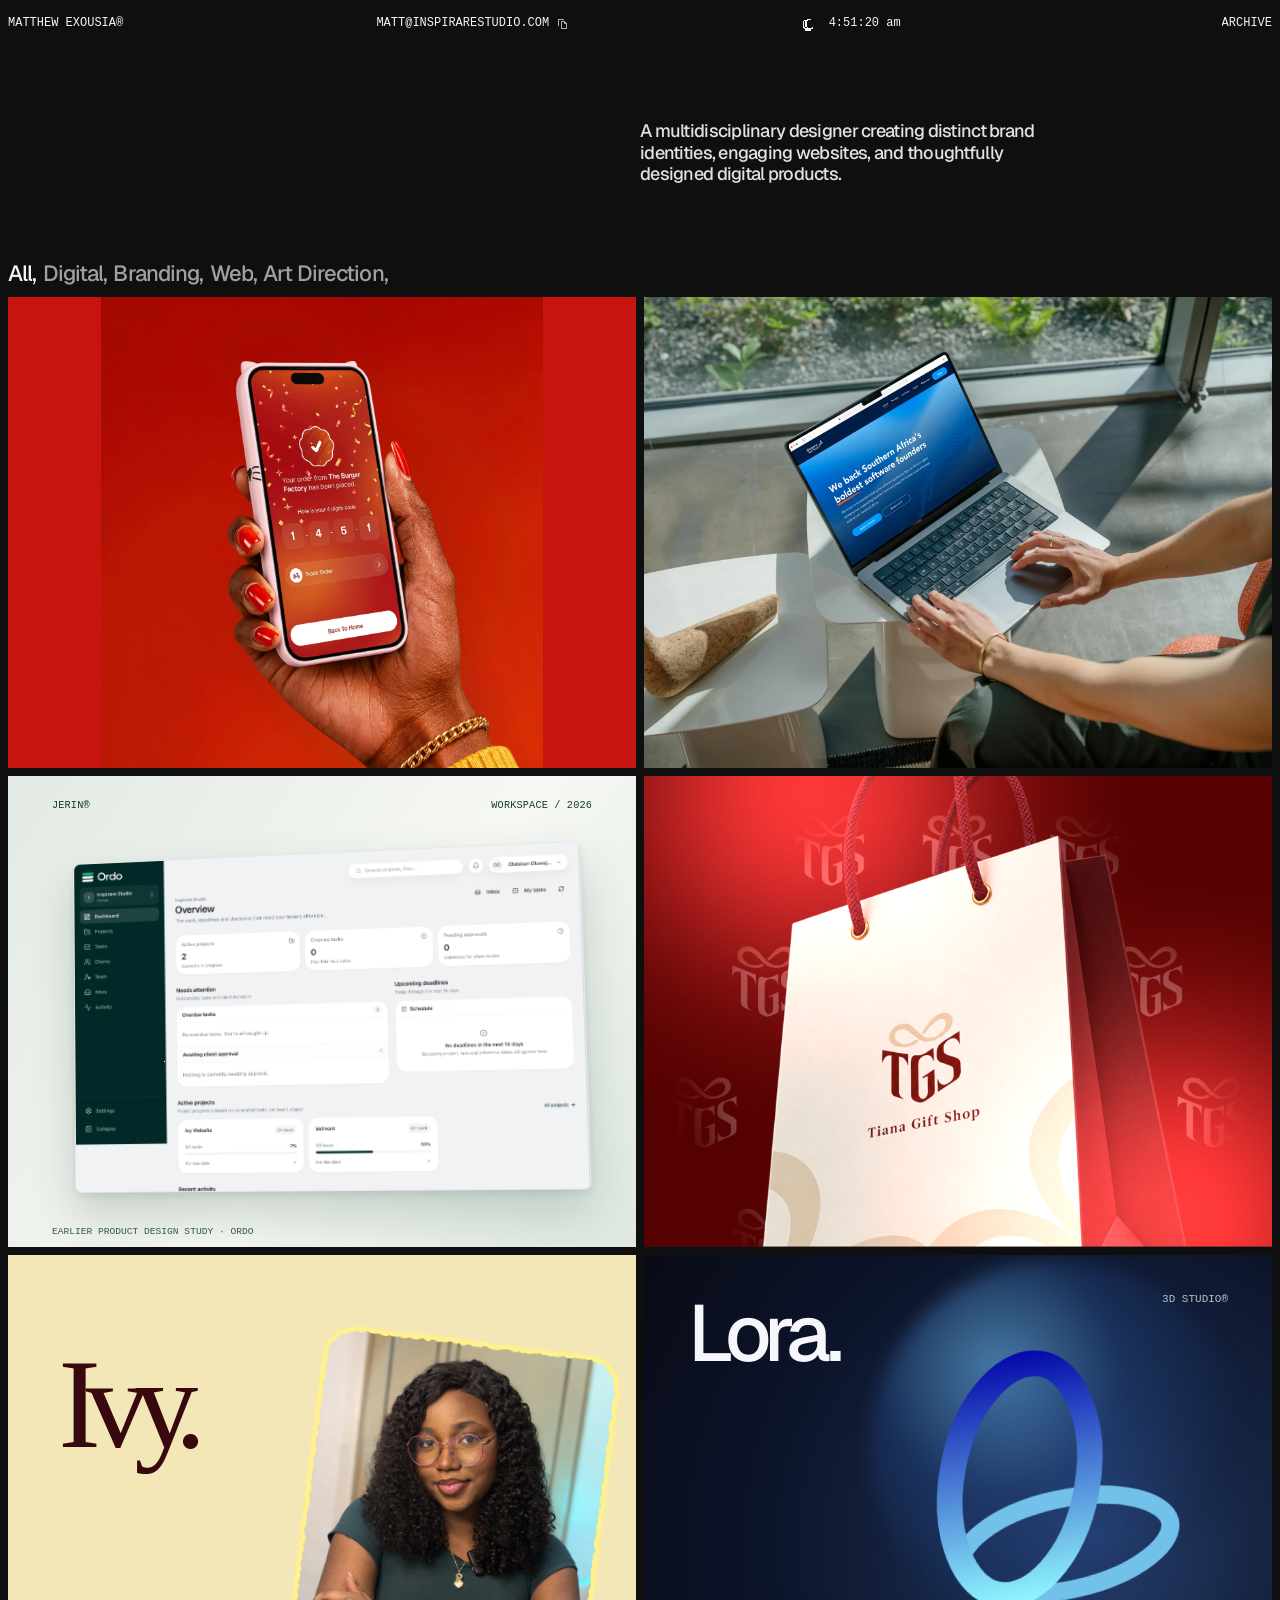
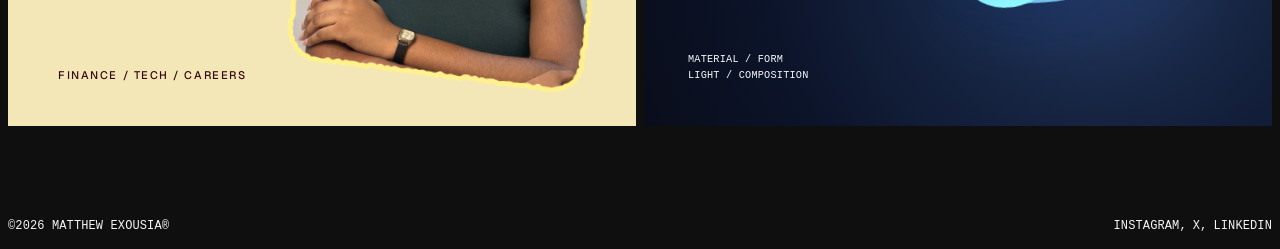
==== commit 9dab59f0: "Show the destination theme on hover and keyboard focus" ====
--- a/index.html
+++ b/index.html
@@ -12,7 +12,7 @@
 <link rel="canonical" href="https://theexousiamatt.com/">
 <link rel="icon" type="image/svg+xml" href="/assets/favicon.svg">
 <script>try{document.documentElement.dataset.theme=localStorage.getItem('matt-portfolio-theme')==='light'?'light':'dark'}catch(e){}</script>
-<link rel="stylesheet" href="/assets/site.css?v=20261122tip">
+<link rel="stylesheet" href="/assets/site.css?v=20261122mode">
 <title>Matthew Exousia® — Selected Work</title><script src="/content/projects.js?v=20261120c" defer></script><script src="/assets/site.js?v=20261122tip" blocking="render" defer></script></head>
 <body>
 <a class="skip-link" href="#main-content">Skip to content</a>
--- a/assets/site.css
+++ b/assets/site.css
@@ -408,3 +408,8 @@
 .copy-email:focus-visible::after{opacity:1;visibility:visible}
 @media(hover:hover){.copy-email:hover::after{opacity:1;visibility:visible}}
 header.site-header:has(.copy-email:is(:hover,:focus-visible)) .copy-email::after{bottom:auto;top:var(--copy-tip-top,0px);position:fixed;left:var(--copy-tip-x);z-index:20}
+
+#header-theme-toggle{position:relative}
+#header-theme-toggle::after{content:attr(aria-label);position:absolute;bottom:calc(50% + 6px);left:50%;transform:translateX(-50%);padding:3px 9px;border-radius:99px;background:#222;color:#fff;font:500 11px/14px var(--font);letter-spacing:normal;text-transform:none;white-space:nowrap;pointer-events:none;opacity:0;visibility:hidden;transition:opacity 120ms;z-index:20}
+#header-theme-toggle:focus-visible::after{opacity:1;visibility:visible}
+@media(hover:hover){#header-theme-toggle:hover::after{opacity:1;visibility:visible}}
